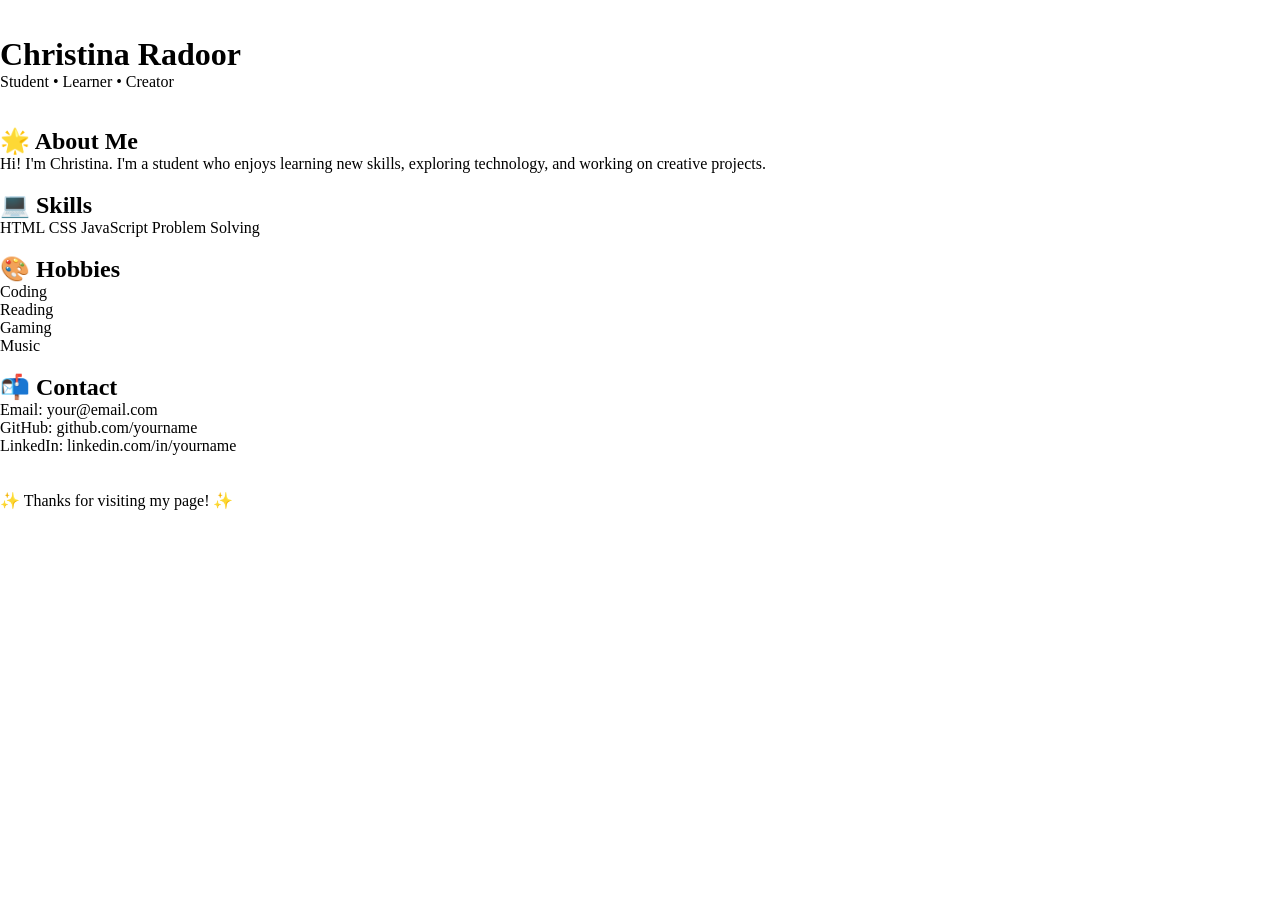
==== docs/index.html @ 491d60fb "Rename index.html to docs/index.html Tilføj docs mappe til index.html" ====
<!DOCTYPE html>

<html lang="en">

<head>

<meta charset="UTF-8">

<meta name="viewport" content="width=device-width, initial-scale=1.0">

<title>About Christina</title>

 

<style>

* {

margin: 0;

padding: 0;

box-sizing: border-box;

}

 

body {

font-family: Arial, sans-serif;

background: linear-gradient(135deg, #ff6b6b, #6c63ff, #00c9a7);

min-height: 100vh;

padding: 40px;

}

 

.container {

max-width: 1000px;

margin: auto;

}

 

header {

background: white;

padding: 30px;

border-radius: 20px;

text-align: center;

margin-bottom: 25px;

box-shadow: 0 5px 15px rgba(0,0,0,0.15);

}

 

header h1 {

color: #6c63ff;

font-size: 3rem;

}

 

header p {

color: #666;

}

 

.grid {

display: grid;

grid-template-columns: repeat(auto-fit, minmax(250px, 1fr));

gap: 20px;

}

 

.box {

padding: 25px;

border-radius: 20px;

color: white;

box-shadow: 0 8px 20px rgba(0,0,0,0.15);

transition: transform 0.3s ease;

}

 

.box:hover {

transform: translateY(-8px);

}

 

.about {

background: #ff6b6b;

}

 

.skills {

background: #6c63ff;

}

 

.hobbies {

background: #00c9a7;

}

 

.contact {

background: #ff9f43;

}

 

.box h2 {

margin-bottom: 15px;

}

 

.skill-tag {

display: inline-block;

background: rgba(255,255,255,0.25);

padding: 8px 12px;

border-radius: 20px;

margin: 5px;

}

 

footer {

margin-top: 25px;

text-align: center;

color: white;

}

</style>

</head>

<body>

 

<div class="container">

 

<header>

<h1>Christina Radoor</h1>

<p>Student • Learner • Creator</p>

</header>

 

<div class="grid">

 

<div class="box about">

<h2>🌟 About Me</h2>

<p>

Hi! I'm Christina. I'm a student who enjoys learning new

skills, exploring technology, and working on creative projects.

</p>

</div>

 

<div class="box skills">

<h2>💻 Skills</h2>

<span class="skill-tag">HTML</span>

<span class="skill-tag">CSS</span>

<span class="skill-tag">JavaScript</span>

<span class="skill-tag">Problem Solving</span>

</div>

 

<div class="box hobbies">

<h2>🎨 Hobbies</h2>

<ul>

<li>Coding</li>

<li>Reading</li>

<li>Gaming</li>

<li>Music</li>

</ul>

</div>

 

<div class="box contact">

<h2>📬 Contact</h2>

<p>Email: your@email.com</p>

<p>GitHub: github.com/yourname</p>

<p>LinkedIn: linkedin.com/in/yourname</p>

</div>

 

</div>

 

<footer>

<p>✨ Thanks for visiting my page! ✨</p>

</footer>

 

</div>

 

</body>

</html>
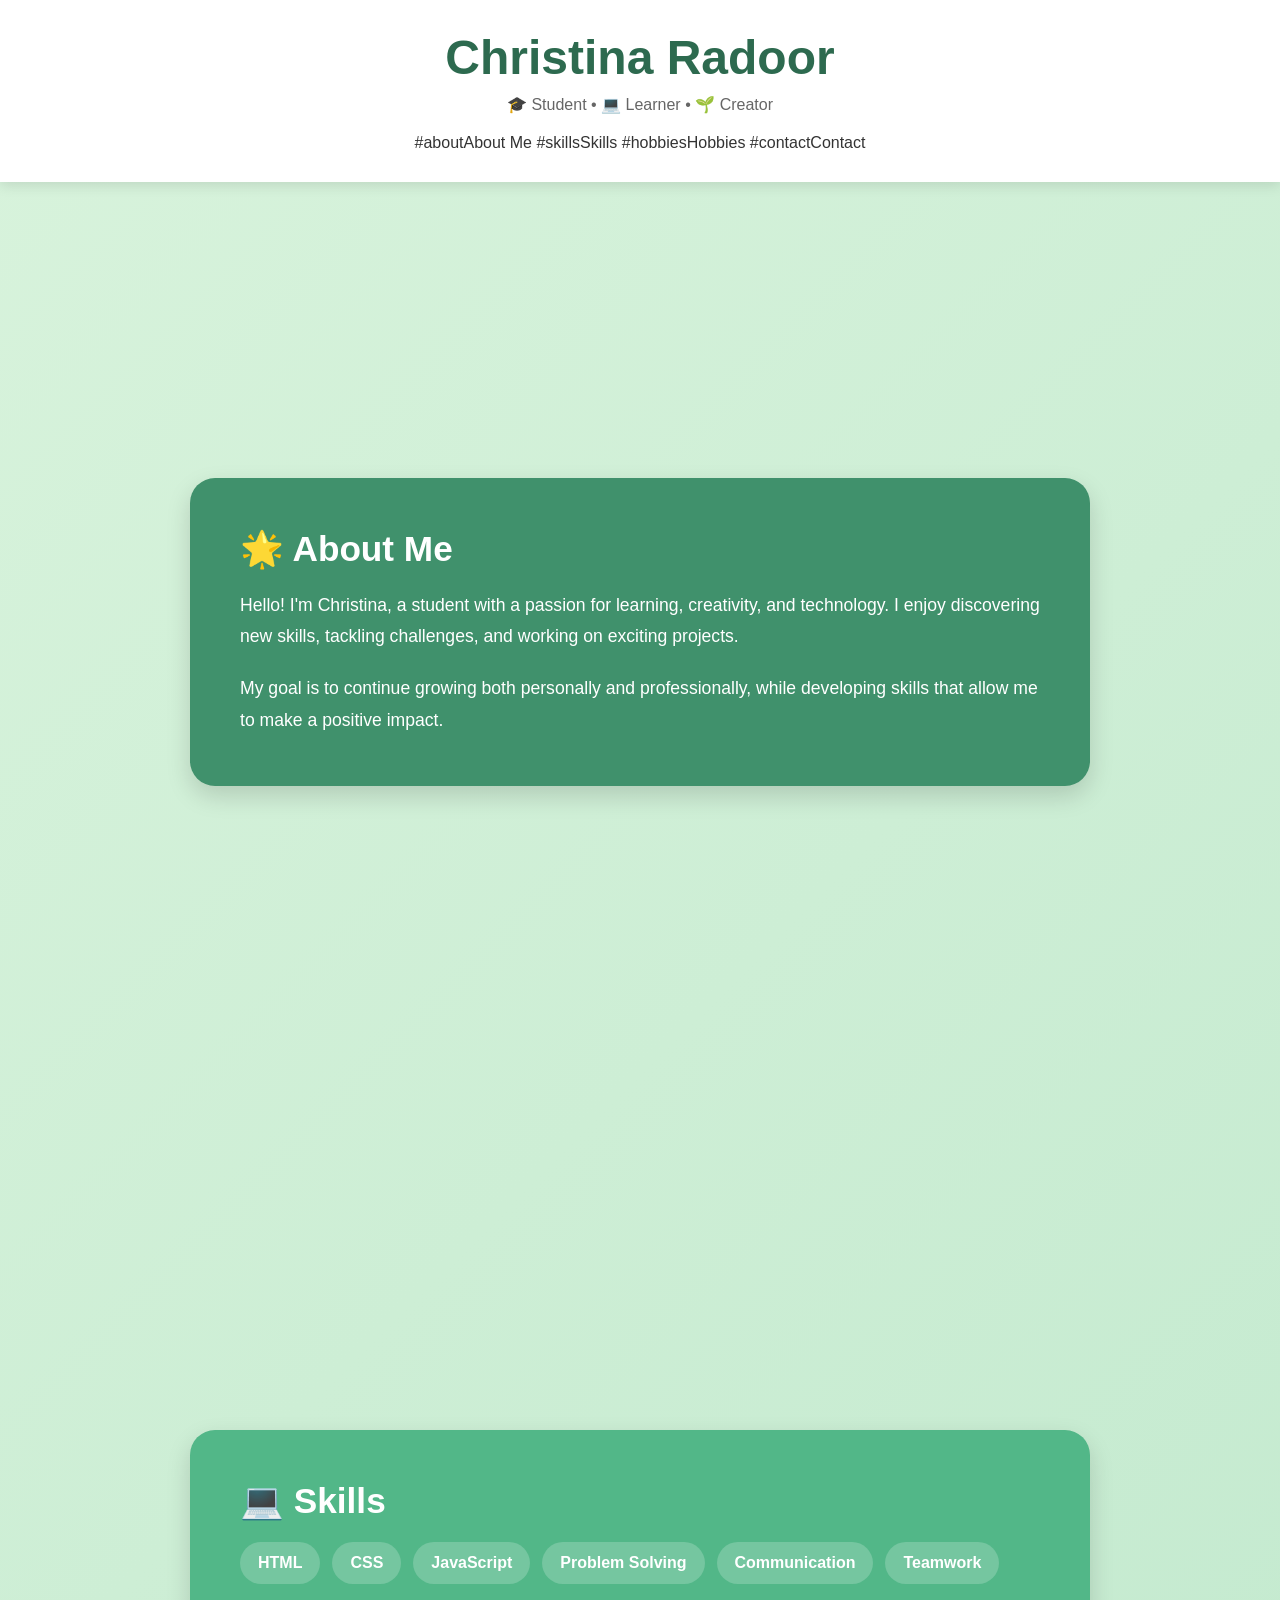
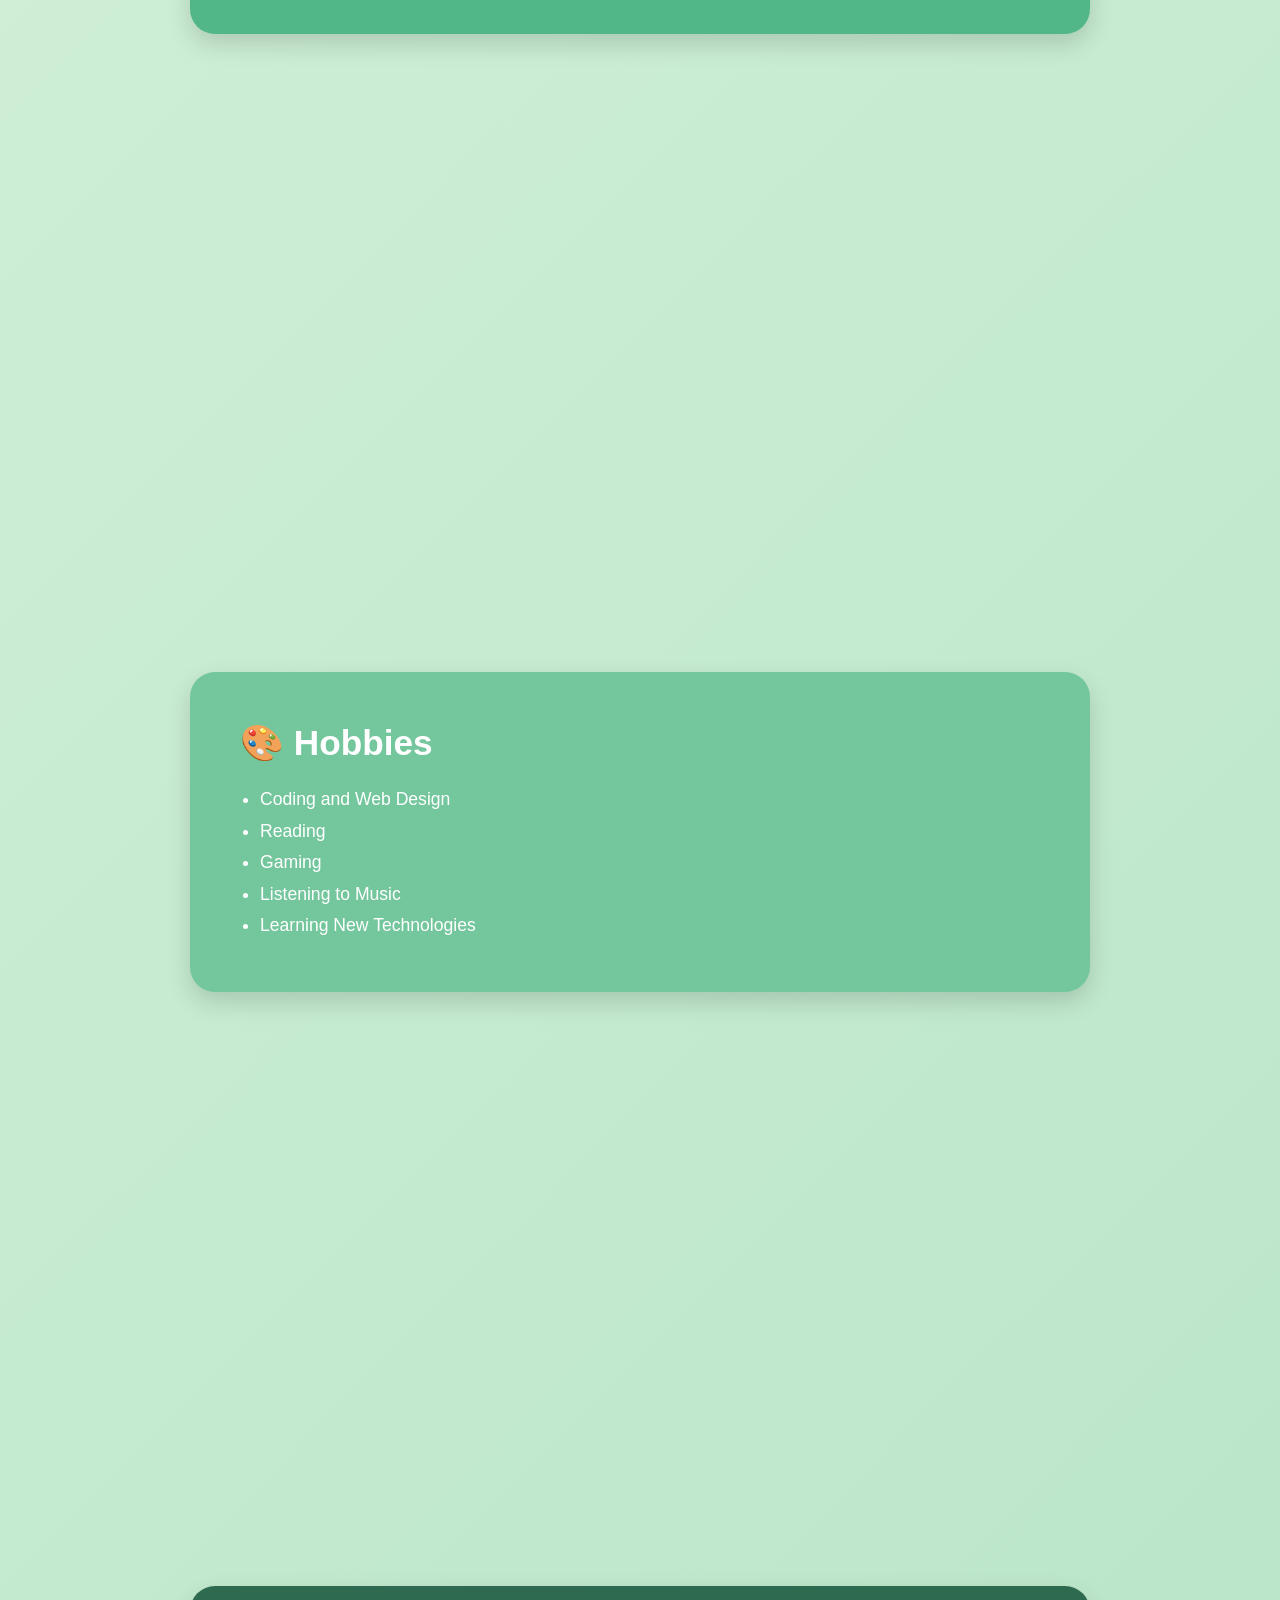
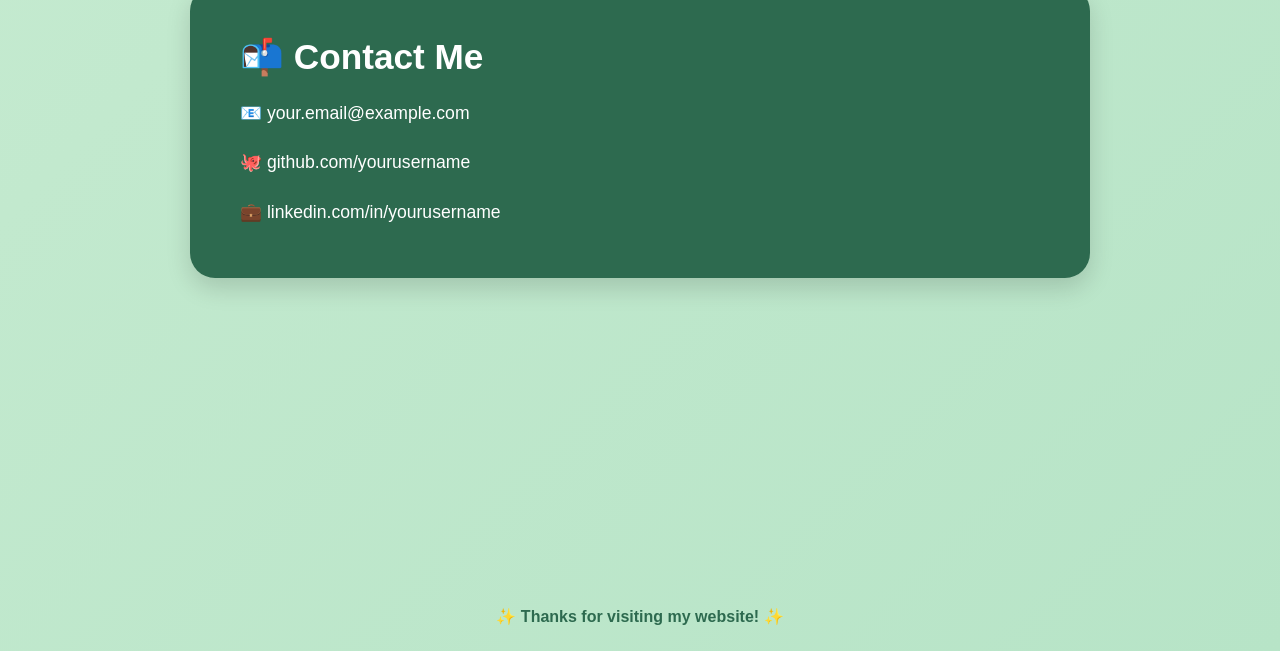
==== commit 1ad474bd: "Update index.html added the new code file, with green background color and boxes placed on top of ea" ====
--- a/docs/index.html
+++ b/docs/index.html
@@ -1,301 +1,259 @@
 <!DOCTYPE html>
-
 <html lang="en">
-
 <head>
-
 <meta charset="UTF-8">
-
 <meta name="viewport" content="width=device-width, initial-scale=1.0">
-
 <title>About Christina</title>
 
- 
-
 <style>
-
 * {
-
-margin: 0;
-
-padding: 0;
-
-box-sizing: border-box;
-
-}
-
- 
+    margin: 0;
+    padding: 0;
+    box-sizing: border-box;
+}
+
+html {
+    scroll-behavior: smooth;
+}
 
 body {
-
-font-family: Arial, sans-serif;
-
-background: linear-gradient(135deg, #ff6b6b, #6c63ff, #00c9a7);
-
-min-height: 100vh;
-
-padding: 40px;
-
-}
-
- 
-
-.container {
-
-max-width: 1000px;
-
-margin: auto;
-
-}
-
- 
-
+    font-family: Arial, sans-serif;
+    background: linear-gradient(135deg, #d8f3dc, #b7e4c7);
+    color: #333;
+}
+
+/* Header */
 header {
-
-background: white;
-
-padding: 30px;
-
-border-radius: 20px;
-
-text-align: center;
-
-margin-bottom: 25px;
-
-box-shadow: 0 5px 15px rgba(0,0,0,0.15);
-
-}
-
- 
+    background: white;
+    text-align: center;
+    padding: 30px 20px;
+    box-shadow: 0 4px 12px rgba(0,0,0,0.1);
+    position: sticky;
+    top: 0;
+    z-index: 100;
+}
 
 header h1 {
-
-color: #6c63ff;
-
-font-size: 3rem;
-
-}
-
- 
+    color: #2d6a4f;
+    font-size: 3rem;
+    margin-bottom: 10px;
+}
 
 header p {
-
-color: #666;
-
-}
-
- 
-
-.grid {
-
-display: grid;
-
-grid-template-columns: repeat(auto-fit, minmax(250px, 1fr));
-
-gap: 20px;
-
-}
-
- 
-
-.box {
-
-padding: 25px;
-
-border-radius: 20px;
-
-color: white;
-
-box-shadow: 0 8px 20px rgba(0,0,0,0.15);
-
-transition: transform 0.3s ease;
-
-}
-
- 
-
-.box:hover {
-
-transform: translateY(-8px);
-
-}
-
- 
-
+    color: #666;
+    margin-bottom: 20px;
+}
+
+/* Navigation Bar */
+.navbar {
+    display: flex;
+    justify-content: center;
+    gap: 15px;
+    flex-wrap: wrap;
+}
+
+.navbar a {
+    text-decoration: none;
+    color: white;
+    background-color: #40916c;
+    padding: 10px 20px;
+    border-radius: 30px;
+    font-weight: bold;
+    transition: all 0.3s ease;
+}
+
+.navbar a:hover {
+    background-color: #2d6a4f;
+    transform: translateY(-3px);
+}
+
+/* Full-screen sections */
+.section {
+    min-height: 100vh;
+    display: flex;
+    justify-content: center;
+    align-items: center;
+    padding: 50px 20px;
+}
+
+/* Cards */
+.card {
+    width: 90%;
+    max-width: 900px;
+    padding: 50px;
+    border-radius: 25px;
+    color: white;
+    box-shadow: 0 10px 25px rgba(0,0,0,0.15);
+    transition: transform 0.3s ease;
+}
+
+.card:hover {
+    transform: translateY(-10px);
+}
+
+.card h2 {
+    font-size: 2.2rem;
+    margin-bottom: 20px;
+}
+
+.card p,
+.card li {
+    font-size: 1.1rem;
+    line-height: 1.8;
+}
+
+/* Card Colors */
 .about {
-
-background: #ff6b6b;
-
-}
-
- 
+    background: #40916c;
+}
 
 .skills {
-
-background: #6c63ff;
-
-}
-
- 
+    background: #52b788;
+}
 
 .hobbies {
-
-background: #00c9a7;
-
-}
-
- 
+    background: #74c69d;
+}
 
 .contact {
-
-background: #ff9f43;
-
-}
-
- 
-
-.box h2 {
-
-margin-bottom: 15px;
-
-}
-
- 
+    background: #2d6a4f;
+}
+
+/* Skill tags */
+.skills-container {
+    display: flex;
+    flex-wrap: wrap;
+    gap: 12px;
+    margin-top: 20px;
+}
 
 .skill-tag {
-
-display: inline-block;
-
-background: rgba(255,255,255,0.25);
-
-padding: 8px 12px;
-
-border-radius: 20px;
-
-margin: 5px;
-
-}
-
- 
-
+    background: rgba(255,255,255,0.2);
+    padding: 12px 18px;
+    border-radius: 25px;
+    font-weight: bold;
+}
+
+/* Lists */
+ul {
+    padding-left: 20px;
+}
+
+/* Contact Links */
+.contact a {
+    color: white;
+    text-decoration: none;
+}
+
+.contact a:hover {
+    text-decoration: underline;
+}
+
+/* Animation */
+.card {
+    animation: fadeUp 0.8s ease;
+}
+
+@keyframes fadeUp {
+    from {
+        opacity: 0;
+        transform: translateY(40px);
+    }
+    to {
+        opacity: 1;
+        transform: translateY(0);
+    }
+}
+
+/* Footer */
 footer {
-
-margin-top: 25px;
-
-text-align: center;
-
-color: white;
-
-}
-
+    text-align: center;
+    padding: 25px;
+    color: #2d6a4f;
+    font-weight: bold;
+}
 </style>
-
 </head>
-
 <body>
 
- 
-
-<div class="container">
-
- 
-
 <header>
-
-<h1>Christina Radoor</h1>
-
-<p>Student • Learner • Creator</p>
-
+    <h1>Christina Radoor</h1>
+    <p>🎓 Student • 💻 Learner • 🌱 Creator</p>
+
+    <nav class="navbar">
+        #aboutAbout Me</a>
+        #skillsSkills</a>
+        #hobbiesHobbies</a>
+        #contactContact</a>
+    </nav>
 </header>
 
- 
-
-<div class="grid">
-
- 
-
-<div class="box about">
-
-<h2>🌟 About Me</h2>
-
-<p>
-
-Hi! I'm Christina. I'm a student who enjoys learning new
-
-skills, exploring technology, and working on creative projects.
-
-</p>
-
-</div>
-
- 
-
-<div class="box skills">
-
-<h2>💻 Skills</h2>
-
-<span class="skill-tag">HTML</span>
-
-<span class="skill-tag">CSS</span>
-
-<span class="skill-tag">JavaScript</span>
-
-<span class="skill-tag">Problem Solving</span>
-
-</div>
-
- 
-
-<div class="box hobbies">
-
-<h2>🎨 Hobbies</h2>
-
-<ul>
-
-<li>Coding</li>
-
-<li>Reading</li>
-
-<li>Gaming</li>
-
-<li>Music</li>
-
-</ul>
-
-</div>
-
- 
-
-<div class="box contact">
-
-<h2>📬 Contact</h2>
-
-<p>Email: your@email.com</p>
-
-<p>GitHub: github.com/yourname</p>
-
-<p>LinkedIn: linkedin.com/in/yourname</p>
-
-</div>
-
- 
-
-</div>
-
- 
+<!-- ABOUT -->
+<section id="about" class="section">
+    <div class="card about">
+        <h2>🌟 About Me</h2>
+        <p>
+            Hello! I'm Christina, a student with a passion for learning,
+            creativity, and technology. I enjoy discovering new skills,
+            tackling challenges, and working on exciting projects.
+        </p>
+
+        <p style="margin-top:20px;">
+            My goal is to continue growing both personally and professionally,
+            while developing skills that allow me to make a positive impact.
+        </p>
+    </div>
+</section>
+
+<!-- SKILLS -->
+<section id="skills" class="section">
+    <div class="card skills">
+        <h2>💻 Skills</h2>
+
+        <div class="skills-container">
+            <span class="skill-tag">HTML</span>
+            <span class="skill-tag">CSS</span>
+            <span class="skill-tag">JavaScript</span>
+            <span class="skill-tag">Problem Solving</span>
+            <span class="skill-tag">Communication</span>
+            <span class="skill-tag">Teamwork</span>
+        </div>
+    </div>
+</section>
+
+<!-- HOBBIES -->
+<section id="hobbies" class="section">
+    <div class="card hobbies">
+        <h2>🎨 Hobbies</h2>
+
+        <ul>
+            <li>Coding and Web Design</li>
+            <li>Reading</li>
+            <li>Gaming</li>
+            <li>Listening to Music</li>
+            <li>Learning New Technologies</li>
+        </ul>
+    </div>
+</section>
+
+<!-- CONTACT -->
+<section id="contact" class="section">
+    <div class="card contact">
+        <h2>📬 Contact Me</h2>
+
+        <p>📧 your.email@example.com</p>
+        <br>
+
+        <p>🐙 github.com/yourusername</p>
+        <br>
+
+        <p>💼 linkedin.com/in/yourusername</p>
+    </div>
+</section>
 
 <footer>
-
-<p>✨ Thanks for visiting my page! ✨</p>
-
+    ✨ Thanks for visiting my website! ✨
 </footer>
 
- 
-
-</div>
-
- 
-
 </body>
-
 </html>
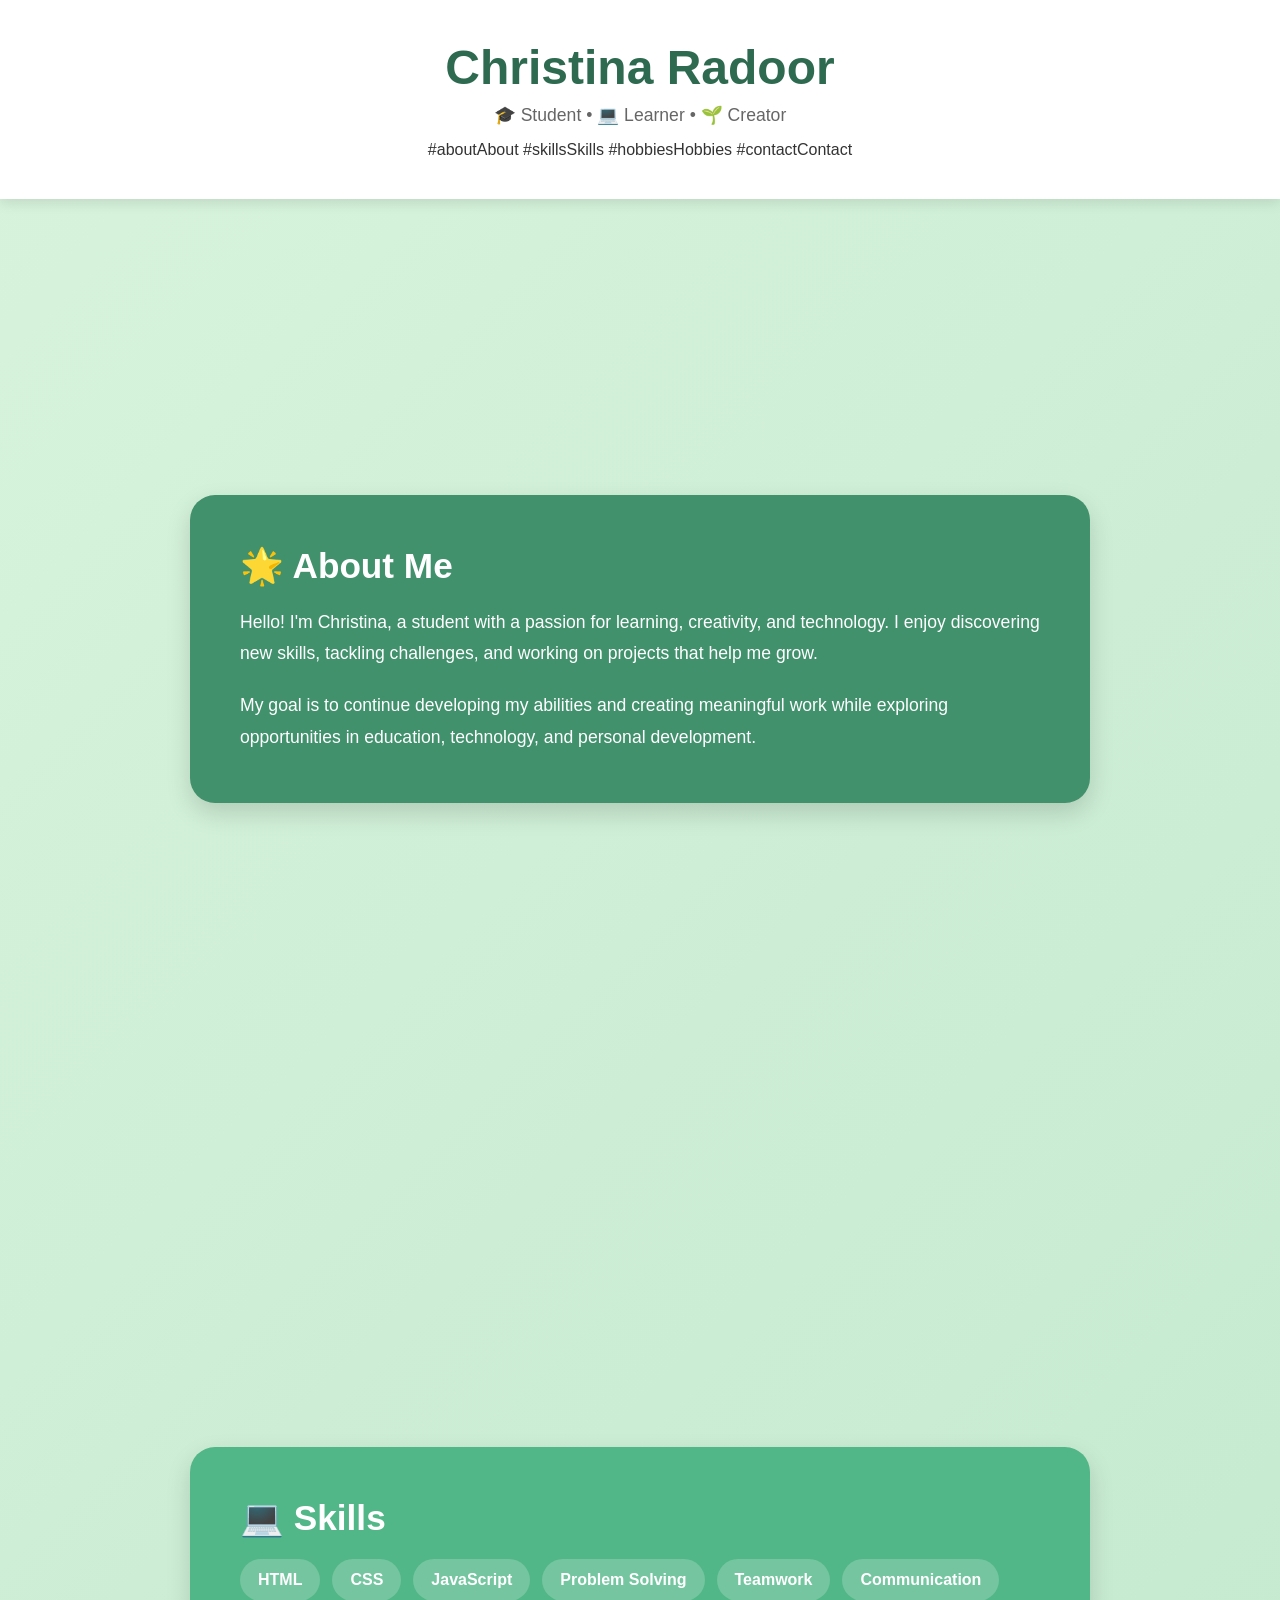
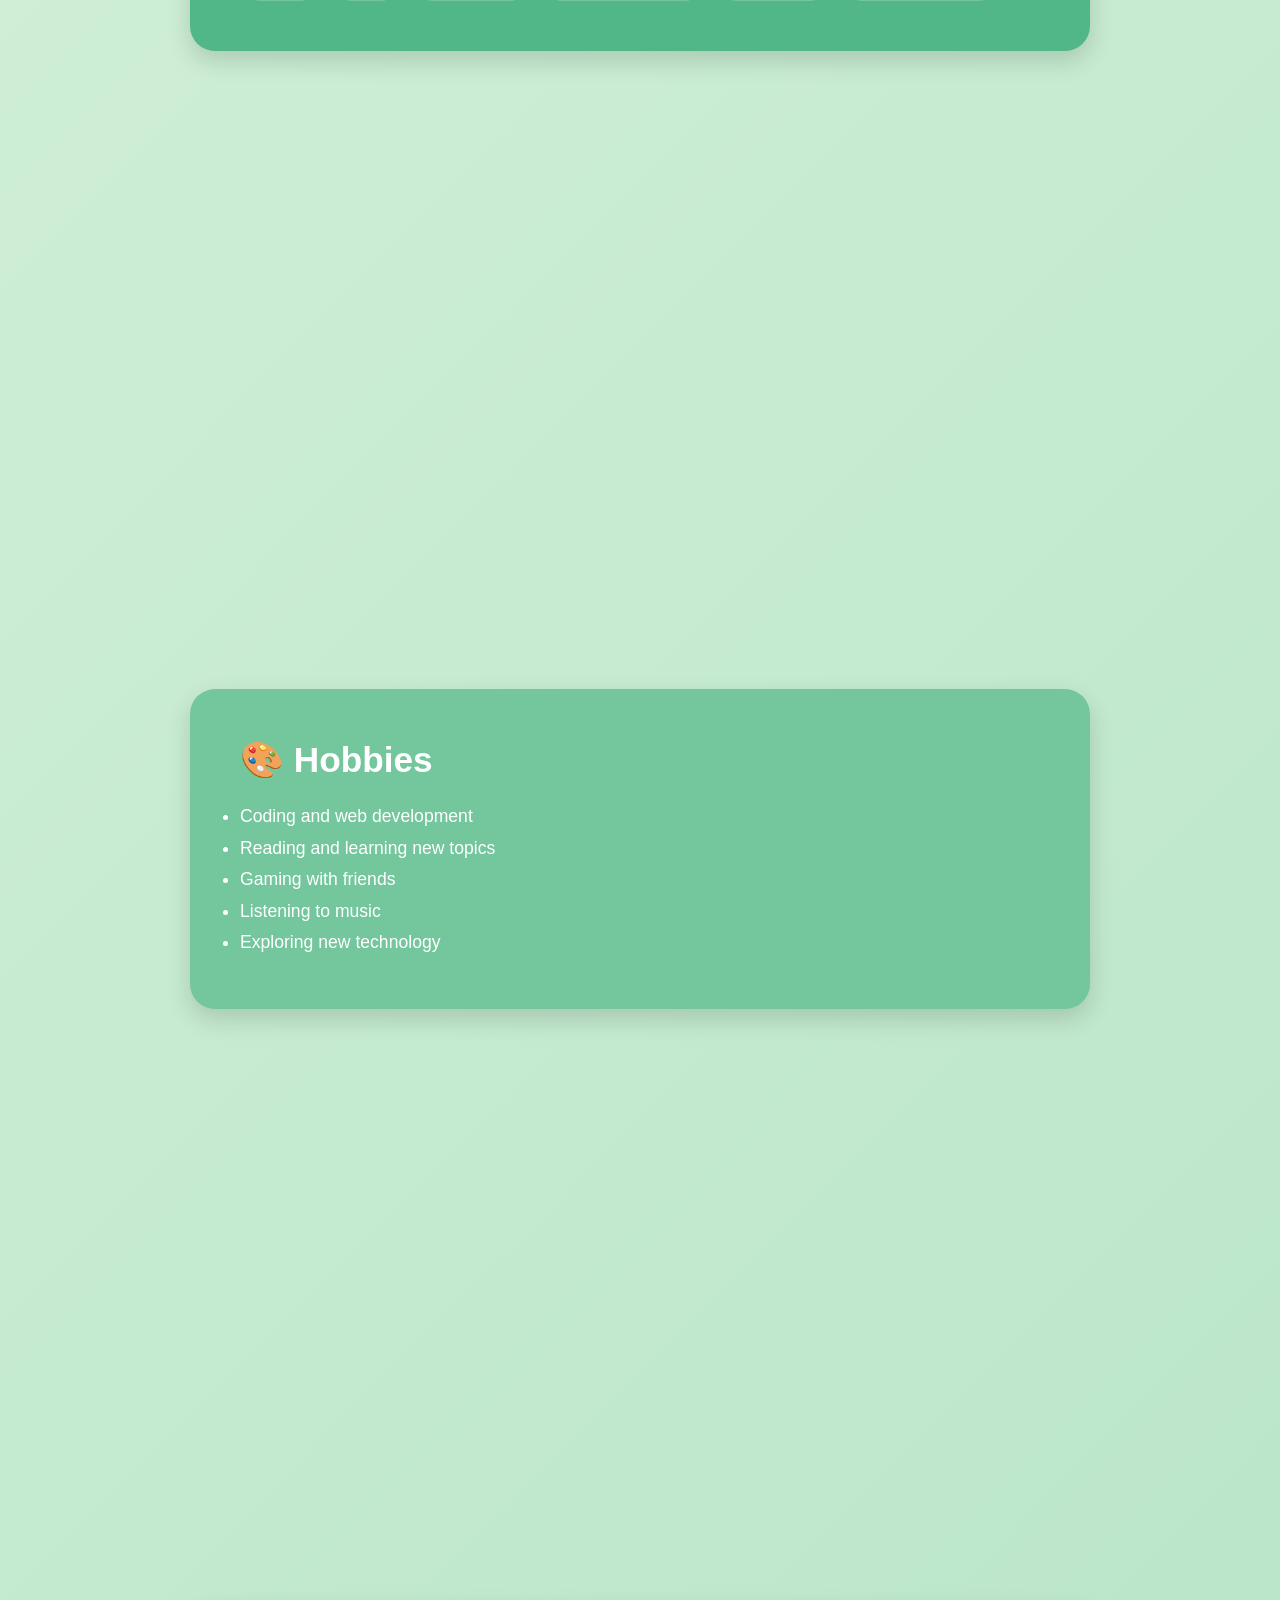
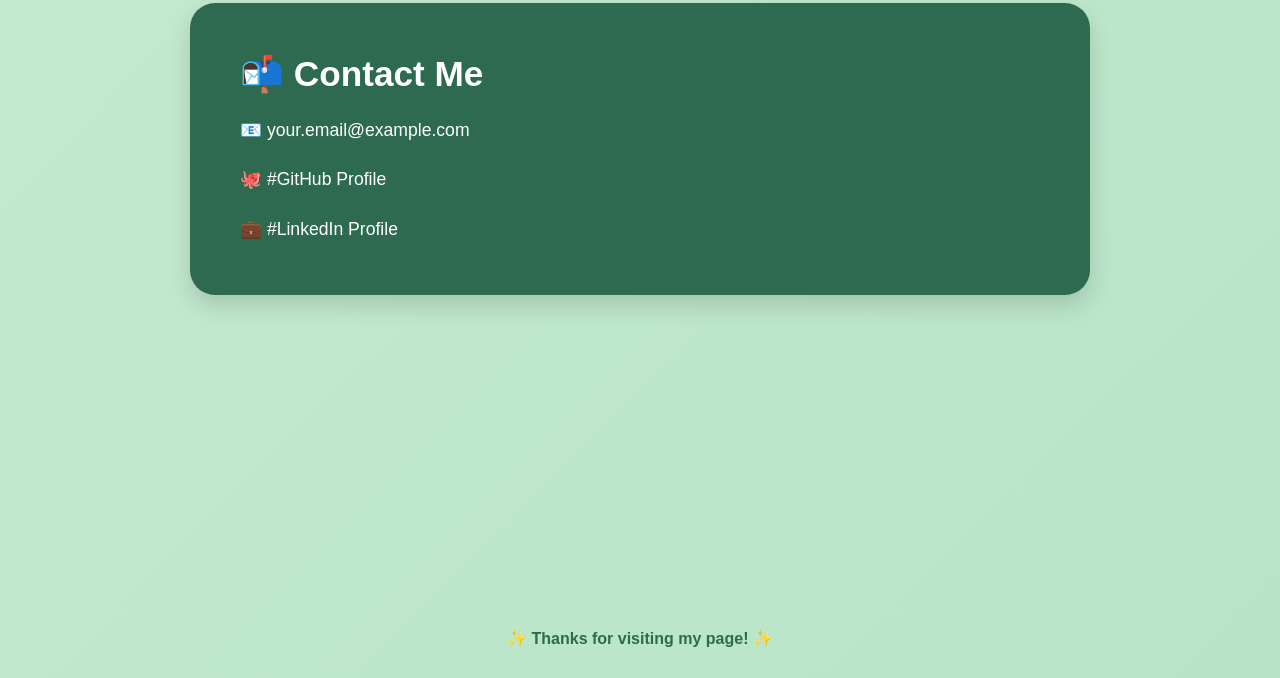
==== commit 8de52fda: "Update index.html wrong code before, this should be right" ====
--- a/docs/index.html
+++ b/docs/index.html
@@ -26,7 +26,7 @@
 header {
     background: white;
     text-align: center;
-    padding: 30px 20px;
+    padding: 40px 20px;
     box-shadow: 0 4px 12px rgba(0,0,0,0.1);
     position: sticky;
     top: 0;
@@ -41,39 +41,21 @@
 
 header p {
     color: #666;
-    margin-bottom: 20px;
-}
-
-/* Navigation Bar */
-.navbar {
-    display: flex;
-    justify-content: center;
-    gap: 15px;
-    flex-wrap: wrap;
-}
-
-.navbar a {
-    text-decoration: none;
-    color: white;
-    background-color: #40916c;
-    padding: 10px 20px;
-    border-radius: 30px;
-    font-weight: bold;
-    transition: all 0.3s ease;
-}
-
-.navbar a:hover {
-    background-color: #2d6a4f;
-    transform: translateY(-3px);
-}
-
-/* Full-screen sections */
+    font-size: 1.1rem;
+}
+
+/* Main container */
+.container {
+    width: 100%;
+}
+
+/* Sections stack vertically */
 .section {
     min-height: 100vh;
     display: flex;
     justify-content: center;
     align-items: center;
-    padding: 50px 20px;
+    padding: 60px 20px;
 }
 
 /* Cards */
@@ -102,7 +84,7 @@
     line-height: 1.8;
 }
 
-/* Card Colors */
+/* Individual card colors */
 .about {
     background: #40916c;
 }
@@ -119,7 +101,7 @@
     background: #2d6a4f;
 }
 
-/* Skill tags */
+/* Skills tags */
 .skills-container {
     display: flex;
     flex-wrap: wrap;
@@ -130,16 +112,11 @@
 .skill-tag {
     background: rgba(255,255,255,0.2);
     padding: 12px 18px;
-    border-radius: 25px;
+    border-radius: 30px;
     font-weight: bold;
 }
 
-/* Lists */
-ul {
-    padding-left: 20px;
-}
-
-/* Contact Links */
+/* Contact links */
 .contact a {
     color: white;
     text-decoration: none;
@@ -149,9 +126,9 @@
     text-decoration: underline;
 }
 
-/* Animation */
+/* Simple fade-in animation */
 .card {
-    animation: fadeUp 0.8s ease;
+    animation: fadeUp 1s ease;
 }
 
 @keyframes fadeUp {
@@ -165,10 +142,25 @@
     }
 }
 
-/* Footer */
+/* Navigation */
+nav {
+    margin-top: 15px;
+}
+
+nav a {
+    text-decoration: none;
+    color: #2d6a4f;
+    margin: 0 10px;
+    font-weight: bold;
+}
+
+nav a:hover {
+    color: #1b4332;
+}
+
 footer {
     text-align: center;
-    padding: 25px;
+    padding: 30px;
     color: #2d6a4f;
     font-weight: bold;
 }
@@ -180,80 +172,85 @@
     <h1>Christina Radoor</h1>
     <p>🎓 Student • 💻 Learner • 🌱 Creator</p>
 
-    <nav class="navbar">
-        #aboutAbout Me</a>
+    <nav>
+        #aboutAbout</a>
         #skillsSkills</a>
         #hobbiesHobbies</a>
         #contactContact</a>
     </nav>
 </header>
 
-<!-- ABOUT -->
-<section id="about" class="section">
-    <div class="card about">
-        <h2>🌟 About Me</h2>
-        <p>
-            Hello! I'm Christina, a student with a passion for learning,
-            creativity, and technology. I enjoy discovering new skills,
-            tackling challenges, and working on exciting projects.
-        </p>
-
-        <p style="margin-top:20px;">
-            My goal is to continue growing both personally and professionally,
-            while developing skills that allow me to make a positive impact.
-        </p>
-    </div>
-</section>
-
-<!-- SKILLS -->
-<section id="skills" class="section">
-    <div class="card skills">
-        <h2>💻 Skills</h2>
-
-        <div class="skills-container">
-            <span class="skill-tag">HTML</span>
-            <span class="skill-tag">CSS</span>
-            <span class="skill-tag">JavaScript</span>
-            <span class="skill-tag">Problem Solving</span>
-            <span class="skill-tag">Communication</span>
-            <span class="skill-tag">Teamwork</span>
-        </div>
-    </div>
-</section>
-
-<!-- HOBBIES -->
-<section id="hobbies" class="section">
-    <div class="card hobbies">
-        <h2>🎨 Hobbies</h2>
-
-        <ul>
-            <li>Coding and Web Design</li>
-            <li>Reading</li>
-            <li>Gaming</li>
-            <li>Listening to Music</li>
-            <li>Learning New Technologies</li>
-        </ul>
-    </div>
-</section>
-
-<!-- CONTACT -->
-<section id="contact" class="section">
-    <div class="card contact">
-        <h2>📬 Contact Me</h2>
-
-        <p>📧 your.email@example.com</p>
-        <br>
-
-        <p>🐙 github.com/yourusername</p>
-        <br>
-
-        <p>💼 linkedin.com/in/yourusername</p>
-    </div>
-</section>
+<div class="container">
+
+    <!-- ABOUT -->
+    <section id="about" class="section">
+        <div class="card about">
+            <h2>🌟 About Me</h2>
+            <p>
+                Hello! I'm Christina, a student with a passion for learning,
+                creativity, and technology. I enjoy discovering new skills,
+                tackling challenges, and working on projects that help me grow.
+            </p>
+
+            <p style="margin-top:20px;">
+                My goal is to continue developing my abilities and creating
+                meaningful work while exploring opportunities in education,
+                technology, and personal development.
+            </p>
+        </div>
+    </section>
+
+    <!-- SKILLS -->
+    <section id="skills" class="section">
+        <div class="card skills">
+            <h2>💻 Skills</h2>
+
+            <div class="skills-container">
+                <span class="skill-tag">HTML</span>
+                <span class="skill-tag">CSS</span>
+                <span class="skill-tag">JavaScript</span>
+                <span class="skill-tag">Problem Solving</span>
+                <span class="skill-tag">Teamwork</span>
+                <span class="skill-tag">Communication</span>
+            </div>
+        </div>
+    </section>
+
+    <!-- HOBBIES -->
+    <section id="hobbies" class="section">
+        <div class="card hobbies">
+            <h2>🎨 Hobbies</h2>
+
+            <ul>
+                <li>Coding and web development</li>
+                <li>Reading and learning new topics</li>
+                <li>Gaming with friends</li>
+                <li>Listening to music</li>
+                <li>Exploring new technology</li>
+            </ul>
+        </div>
+    </section>
+
+    <!-- CONTACT -->
+    <section id="contact" class="section">
+        <div class="card contact">
+            <h2>📬 Contact Me</h2>
+
+            <p>📧 your.email@example.com</p>
+            <br>
+
+            <p>🐙 #GitHub Profile</a></p>
+            <br>
+
+            <p>💼 #LinkedIn Profile</a></p>
+        </div>
+    </section>
+
+</div>
 
 <footer>
-    ✨ Thanks for visiting my website! ✨
+    ✨ Thanks for visiting my page! ✨
 </footer>
 
 </body>
-</html>
+</html>
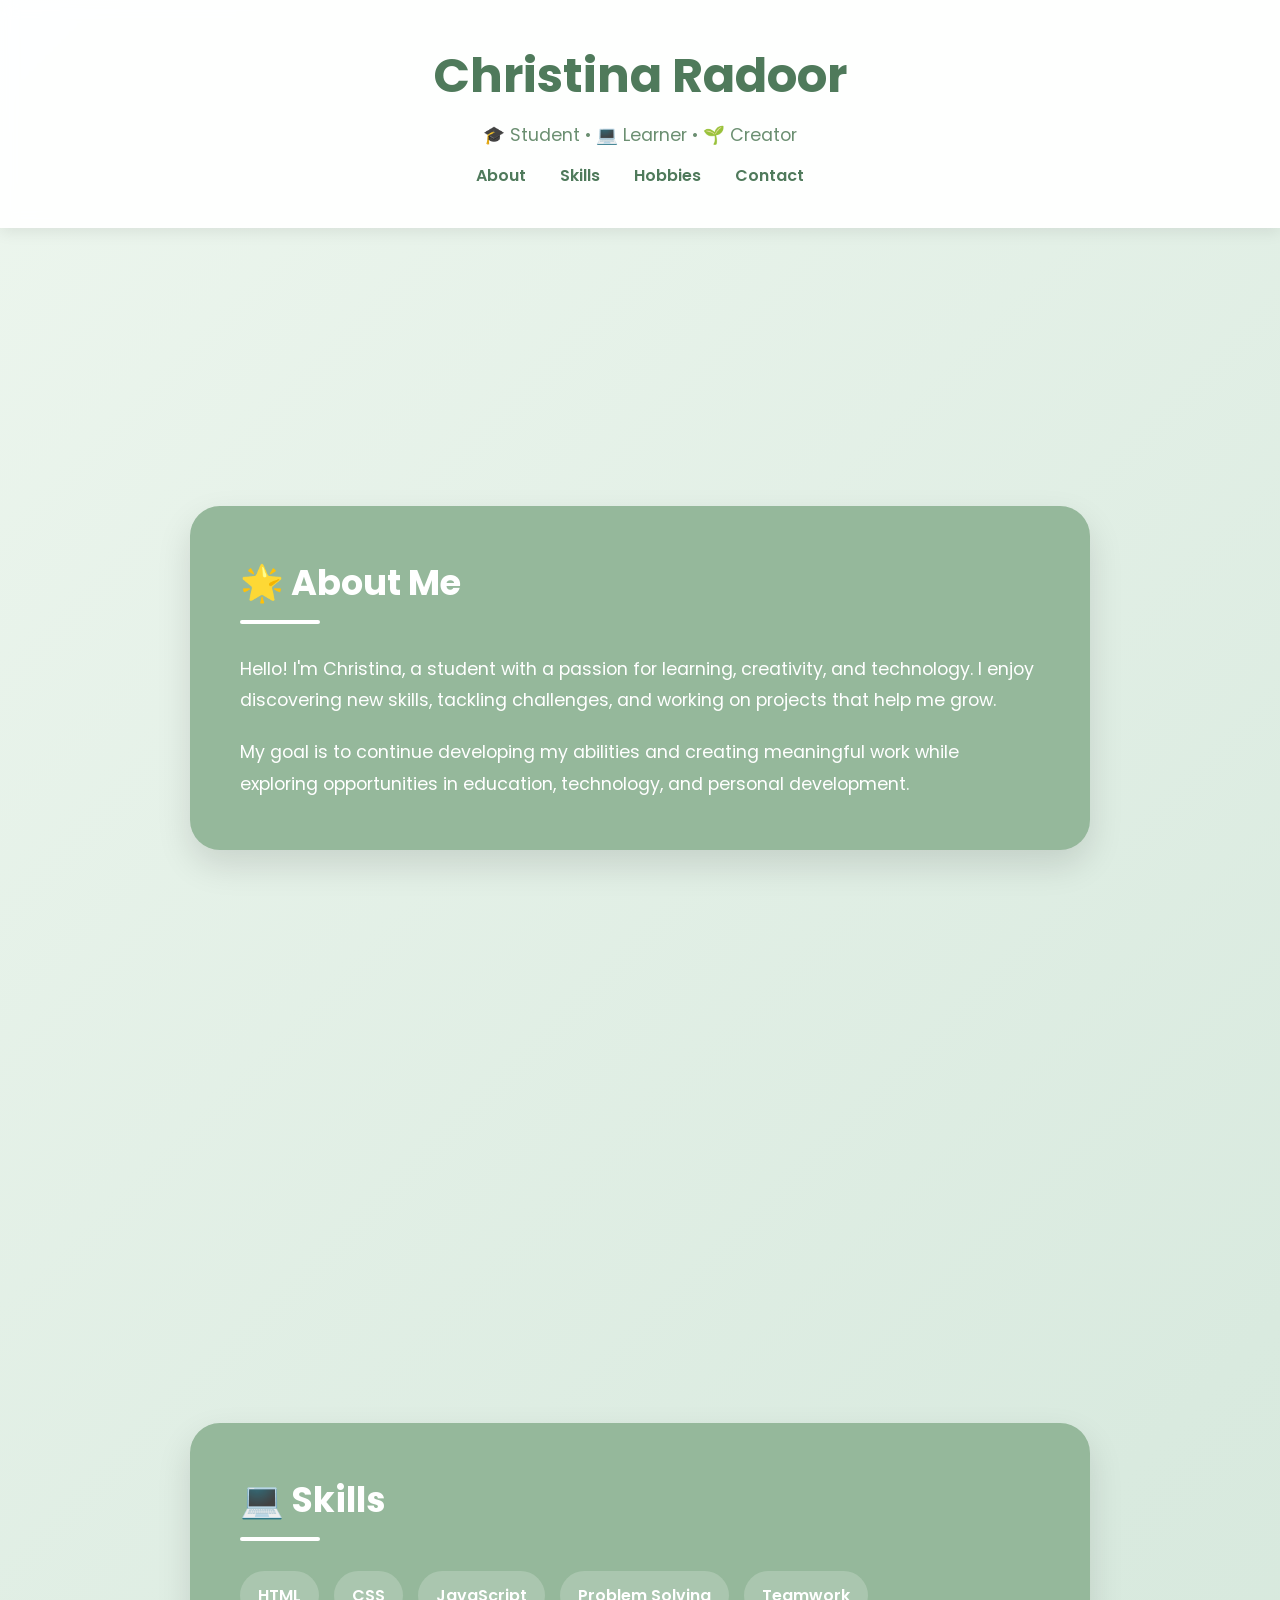
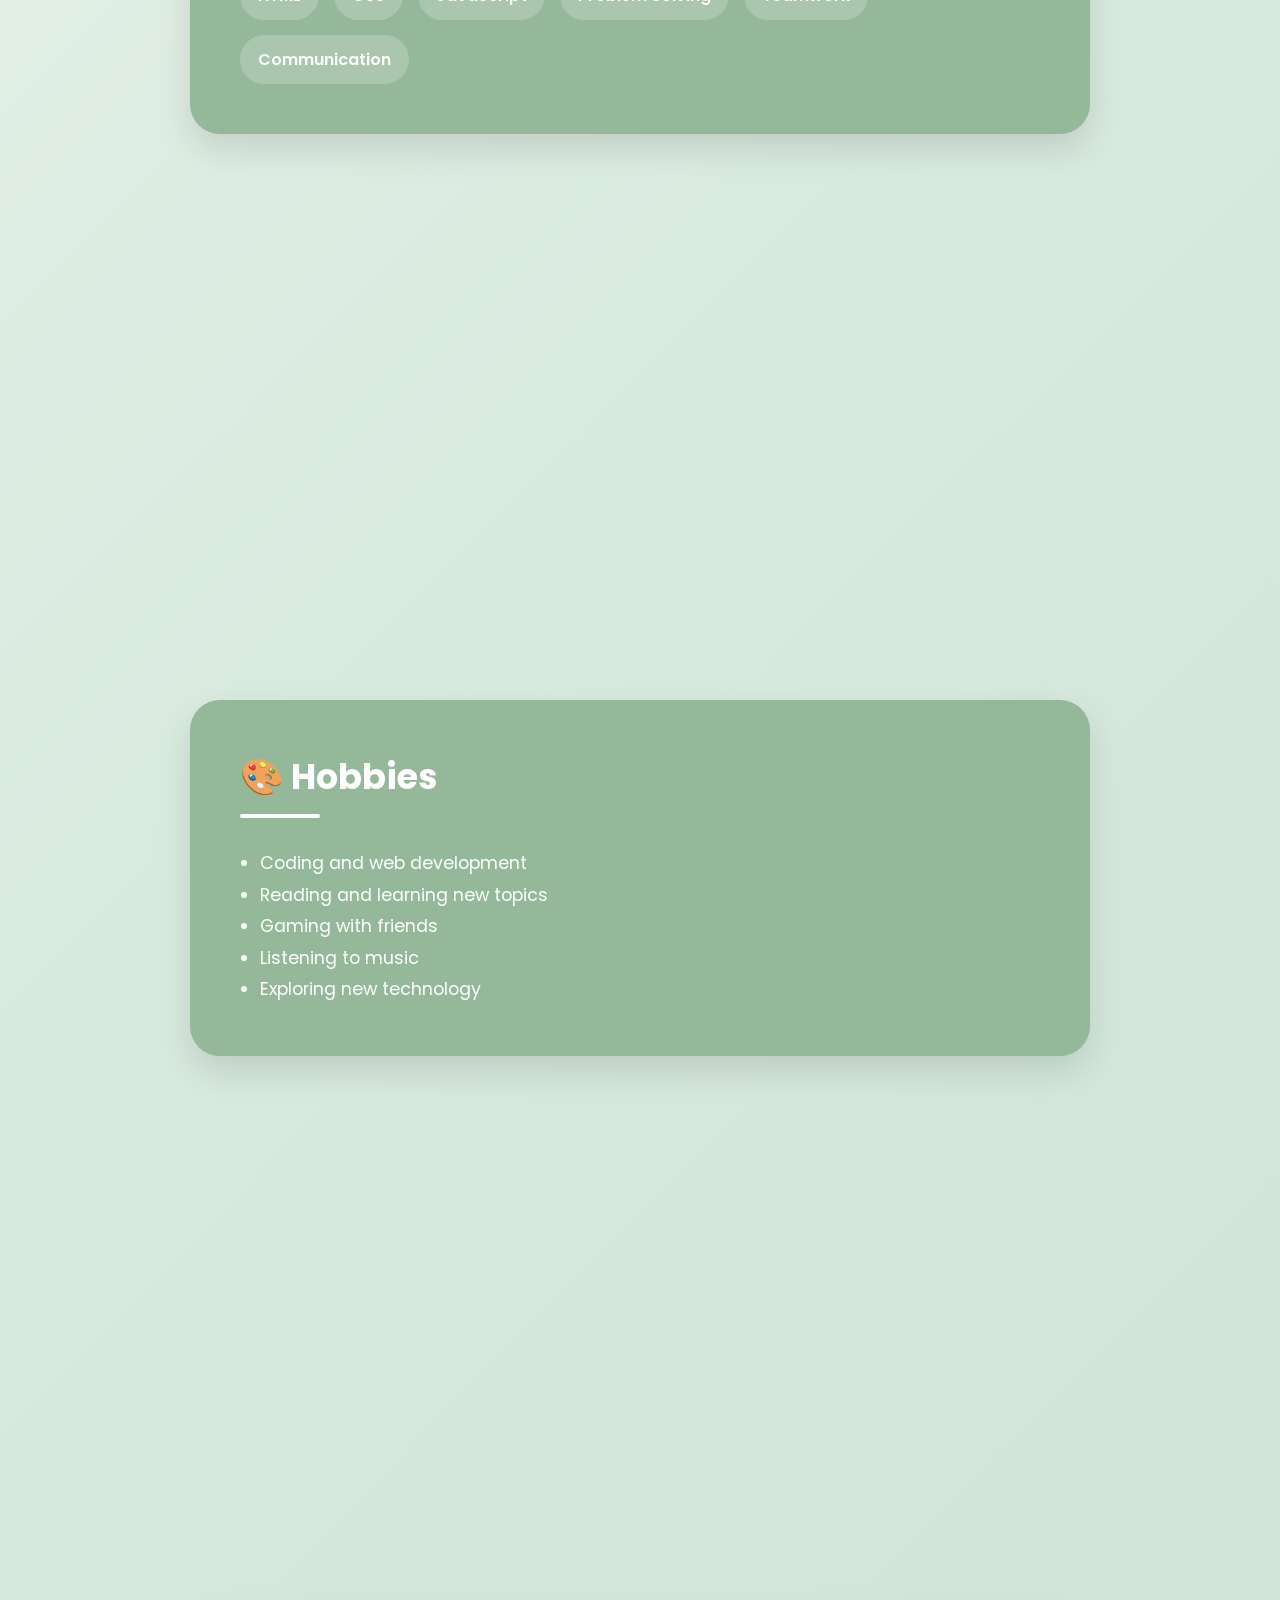
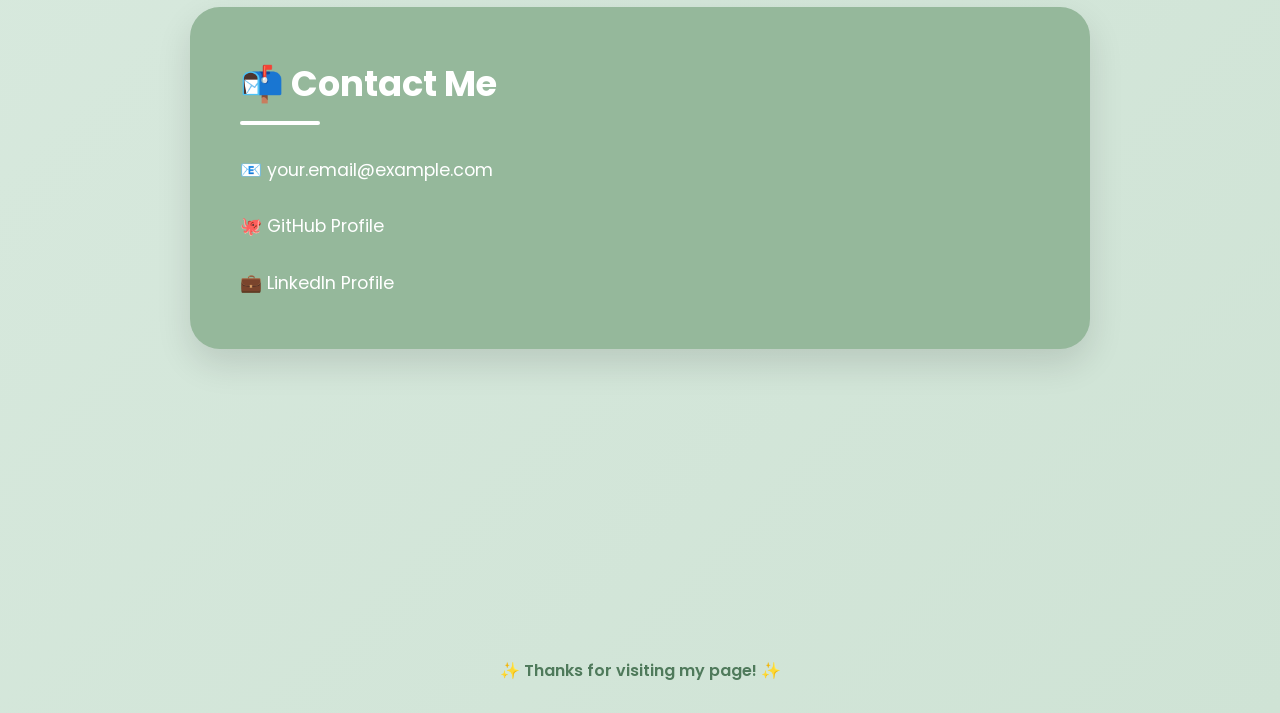
==== commit 9ff53431: "code separate in css and html and color change changed the colors to a softer green and separated th" ====
--- a/docs/index.html
+++ b/docs/index.html
@@ -1,256 +1,114 @@
 <!DOCTYPE html>
 <html lang="en">
 <head>
-<meta charset="UTF-8">
-<meta name="viewport" content="width=device-width, initial-scale=1.0">
-<title>About Christina</title>
+    <meta charset="UTF-8">
+    <meta name="viewport" content="width=device-width, initial-scale=1.0">
+    <title>About Christina</title>
 
-<style>
-* {
-    margin: 0;
-    padding: 0;
-    box-sizing: border-box;
-}
+    <link rel="preconnect" href="https://fonts.googleapis.com">
+    <link rel="preconnect" href="https://fonts.gstatic.com" crossorigin>
+    <link href="https://fonts.googleapis.com/css2?family=Poppins:wght@300;400;600;700&display=swap" rel="stylesheet">
 
-html {
-    scroll-behavior: smooth;
-}
-
-body {
-    font-family: Arial, sans-serif;
-    background: linear-gradient(135deg, #d8f3dc, #b7e4c7);
-    color: #333;
-}
-
-/* Header */
-header {
-    background: white;
-    text-align: center;
-    padding: 40px 20px;
-    box-shadow: 0 4px 12px rgba(0,0,0,0.1);
-    position: sticky;
-    top: 0;
-    z-index: 100;
-}
-
-header h1 {
-    color: #2d6a4f;
-    font-size: 3rem;
-    margin-bottom: 10px;
-}
-
-header p {
-    color: #666;
-    font-size: 1.1rem;
-}
-
-/* Main container */
-.container {
-    width: 100%;
-}
-
-/* Sections stack vertically */
-.section {
-    min-height: 100vh;
-    display: flex;
-    justify-content: center;
-    align-items: center;
-    padding: 60px 20px;
-}
-
-/* Cards */
-.card {
-    width: 90%;
-    max-width: 900px;
-    padding: 50px;
-    border-radius: 25px;
-    color: white;
-    box-shadow: 0 10px 25px rgba(0,0,0,0.15);
-    transition: transform 0.3s ease;
-}
-
-.card:hover {
-    transform: translateY(-10px);
-}
-
-.card h2 {
-    font-size: 2.2rem;
-    margin-bottom: 20px;
-}
-
-.card p,
-.card li {
-    font-size: 1.1rem;
-    line-height: 1.8;
-}
-
-/* Individual card colors */
-.about {
-    background: #40916c;
-}
-
-.skills {
-    background: #52b788;
-}
-
-.hobbies {
-    background: #74c69d;
-}
-
-.contact {
-    background: #2d6a4f;
-}
-
-/* Skills tags */
-.skills-container {
-    display: flex;
-    flex-wrap: wrap;
-    gap: 12px;
-    margin-top: 20px;
-}
-
-.skill-tag {
-    background: rgba(255,255,255,0.2);
-    padding: 12px 18px;
-    border-radius: 30px;
-    font-weight: bold;
-}
-
-/* Contact links */
-.contact a {
-    color: white;
-    text-decoration: none;
-}
-
-.contact a:hover {
-    text-decoration: underline;
-}
-
-/* Simple fade-in animation */
-.card {
-    animation: fadeUp 1s ease;
-}
-
-@keyframes fadeUp {
-    from {
-        opacity: 0;
-        transform: translateY(40px);
-    }
-    to {
-        opacity: 1;
-        transform: translateY(0);
-    }
-}
-
-/* Navigation */
-nav {
-    margin-top: 15px;
-}
-
-nav a {
-    text-decoration: none;
-    color: #2d6a4f;
-    margin: 0 10px;
-    font-weight: bold;
-}
-
-nav a:hover {
-    color: #1b4332;
-}
-
-footer {
-    text-align: center;
-    padding: 30px;
-    color: #2d6a4f;
-    font-weight: bold;
-}
-</style>
+    <link rel="stylesheet" href="style.css">
 </head>
 <body>
 
-<header>
-    <h1>Christina Radoor</h1>
-    <p>🎓 Student • 💻 Learner • 🌱 Creator</p>
+    <header>
+        <h1>Christina Radoor</h1>
+        <p class="subtitle">🎓 Student • 💻 Learner • 🌱 Creator</p>
 
-    <nav>
-        #aboutAbout</a>
-        #skillsSkills</a>
-        #hobbiesHobbies</a>
-        #contactContact</a>
-    </nav>
-</header>
+        <nav>
+            <a href="#about">About</a>
+            <a href="#skills">Skills</a>
+            <a href="#hobbies">Hobbies</a>
+            <a href="#contact">Contact</a>
+        </nav>
+    </header>
 
-<div class="container">
+    <div class="container">
 
-    <!-- ABOUT -->
-    <section id="about" class="section">
-        <div class="card about">
-            <h2>🌟 About Me</h2>
-            <p>
-                Hello! I'm Christina, a student with a passion for learning,
-                creativity, and technology. I enjoy discovering new skills,
-                tackling challenges, and working on projects that help me grow.
-            </p>
+        <!-- ABOUT -->
+        <section id="about" class="section">
+            <div class="card">
+                <h2>🌟 About Me</h2>
 
-            <p style="margin-top:20px;">
-                My goal is to continue developing my abilities and creating
-                meaningful work while exploring opportunities in education,
-                technology, and personal development.
-            </p>
-        </div>
-    </section>
+                <p>
+                    Hello! I'm Christina, a student with a passion for learning,
+                    creativity, and technology. I enjoy discovering new skills,
+                    tackling challenges, and working on projects that help me grow.
+                </p>
 
-    <!-- SKILLS -->
-    <section id="skills" class="section">
-        <div class="card skills">
-            <h2>💻 Skills</h2>
+                <p class="spacing">
+                    My goal is to continue developing my abilities and creating
+                    meaningful work while exploring opportunities in education,
+                    technology, and personal development.
+                </p>
+            </div>
+        </section>
 
-            <div class="skills-container">
-                <span class="skill-tag">HTML</span>
-                <span class="skill-tag">CSS</span>
-                <span class="skill-tag">JavaScript</span>
-                <span class="skill-tag">Problem Solving</span>
-                <span class="skill-tag">Teamwork</span>
-                <span class="skill-tag">Communication</span>
+        <!-- SKILLS -->
+        <section id="skills" class="section">
+            <div class="card">
+                <h2>💻 Skills</h2>
+
+                <div class="skills-container">
+                    <span class="skill-tag">HTML</span>
+                    <span class="skill-tag">CSS</span>
+                    <span class="skill-tag">JavaScript</span>
+                    <span class="skill-tag">Problem Solving</span>
+                    <span class="skill-tag">Teamwork</span>
+                    <span class="skill-tag">Communication</span>
+                </div>
             </div>
-        </div>
-    </section>
+        </section>
 
-    <!-- HOBBIES -->
-    <section id="hobbies" class="section">
-        <div class="card hobbies">
-            <h2>🎨 Hobbies</h2>
+        <!-- HOBBIES -->
+        <section id="hobbies" class="section">
+            <div class="card">
+                <h2>🎨 Hobbies</h2>
 
-            <ul>
-                <li>Coding and web development</li>
-                <li>Reading and learning new topics</li>
-                <li>Gaming with friends</li>
-                <li>Listening to music</li>
-                <li>Exploring new technology</li>
-            </ul>
-        </div>
-    </section>
+                <ul>
+                    <li>Coding and web development</li>
+                    <li>Reading and learning new topics</li>
+                    <li>Gaming with friends</li>
+                    <li>Listening to music</li>
+                    <li>Exploring new technology</li>
+                </ul>
+            </div>
+        </section>
 
-    <!-- CONTACT -->
-    <section id="contact" class="section">
-        <div class="card contact">
-            <h2>📬 Contact Me</h2>
+        <!-- CONTACT -->
+        <section id="contact" class="section">
+            <div class="card">
+                <h2>📬 Contact Me</h2>
 
-            <p>📧 your.email@example.com</p>
-            <br>
+                <p>📧 your.email@example.com</p>
 
-            <p>🐙 #GitHub Profile</a></p>
-            <br>
+                <br>
 
-            <p>💼 #LinkedIn Profile</a></p>
-        </div>
-    </section>
+                <p>
+                    🐙
+                    <a href="https://github.com/yourusername" target="_blank">
+                        GitHub Profile
+                    </a>
+                </p>
 
-</div>
+                <br>
 
-<footer>
-    ✨ Thanks for visiting my page! ✨
-</footer>
+                <p>
+                    💼
+                    <a href="https://linkedin.com/in/yourprofile" target="_blank">
+                        LinkedIn Profile
+                    </a>
+                </p>
+            </div>
+        </section>
+
+    </div>
+
+    <footer>
+        ✨ Thanks for visiting my page! ✨
+    </footer>
 
 </body>
 </html>
--- a/docs/style.css
+++ b/docs/style.css
@@ -0,0 +1,198 @@
+/* Reset */
+* {
+    margin: 0;
+    padding: 0;
+    box-sizing: border-box;
+}
+
+html {
+    scroll-behavior: smooth;
+}
+
+/* Body */
+body {
+    font-family: 'Poppins', sans-serif;
+    background: linear-gradient(
+        135deg,
+        #edf6ee,
+        #d9eadf,
+        #cfe3d5
+    );
+    color: #333;
+}
+
+/* Header */
+header {
+    background: rgba(255, 255, 255, 0.95);
+    text-align: center;
+    padding: 40px 20px;
+    position: sticky;
+    top: 0;
+    z-index: 100;
+    backdrop-filter: blur(8px);
+    box-shadow: 0 4px 15px rgba(0, 0, 0, 0.08);
+}
+
+header h1 {
+    color: #4f7a5b;
+    font-size: 3rem;
+    margin-bottom: 10px;
+}
+
+.subtitle {
+    color: #6b8f71;
+    font-size: 1.1rem;
+    margin-bottom: 15px;
+}
+
+/* Navigation */
+nav {
+    margin-top: 15px;
+}
+
+nav a {
+    text-decoration: none;
+    color: #4f7a5b;
+    margin: 0 15px;
+    font-weight: 600;
+    transition: 0.3s;
+}
+
+nav a:hover {
+    color: #2f5238;
+}
+
+/* Sections */
+.section {
+    min-height: 100vh;
+    display: flex;
+    justify-content: center;
+    align-items: center;
+    padding: 60px 20px;
+}
+
+/* Cards */
+.card {
+    width: 90%;
+    max-width: 900px;
+    padding: 50px;
+    border-radius: 30px;
+
+    background: #95b89b;
+
+    color: white;
+
+    box-shadow: 0 15px 35px rgba(0, 0, 0, 0.12);
+
+    transition: all 0.3s ease;
+
+    animation: fadeUp 0.8s ease;
+}
+
+.card:hover {
+    transform: translateY(-8px);
+}
+
+/* Headings */
+.card h2 {
+    font-size: 2.2rem;
+    margin-bottom: 30px;
+    position: relative;
+    padding-bottom: 15px;
+}
+
+.card h2::after {
+    content: "";
+    width: 80px;
+    height: 4px;
+    background: white;
+    position: absolute;
+    left: 0;
+    bottom: 0;
+    border-radius: 20px;
+}
+
+.card p,
+.card li {
+    color: white;
+    font-size: 1.1rem;
+    line-height: 1.8;
+}
+
+.spacing {
+    margin-top: 20px;
+}
+
+/* Skills */
+.skills-container {
+    display: flex;
+    flex-wrap: wrap;
+    gap: 15px;
+    margin-top: 20px;
+}
+
+.skill-tag {
+    background: rgba(255, 255, 255, 0.2);
+    padding: 12px 18px;
+    border-radius: 30px;
+    font-weight: 600;
+    transition: 0.3s ease;
+}
+
+.skill-tag:hover {
+    background: white;
+    color: #4f7a5b;
+    transform: scale(1.05);
+}
+
+/* Lists */
+ul {
+    padding-left: 20px;
+}
+
+/* Contact */
+.contact a,
+.card a {
+    color: white;
+    text-decoration: none;
+}
+
+.card a:hover {
+    text-decoration: underline;
+}
+
+/* Footer */
+footer {
+    text-align: center;
+    padding: 30px;
+    color: #4f7a5b;
+    font-weight: 600;
+}
+
+/* Animation */
+@keyframes fadeUp {
+    from {
+        opacity: 0;
+        transform: translateY(40px);
+    }
+
+    to {
+        opacity: 1;
+        transform: translateY(0);
+    }
+}
+
+/* Mobile */
+@media (max-width: 768px) {
+    header h1 {
+        font-size: 2.2rem;
+    }
+
+    .card {
+        padding: 35px;
+    }
+
+    .card h2 {
+        font-size: 1.8rem;
+    }
+}
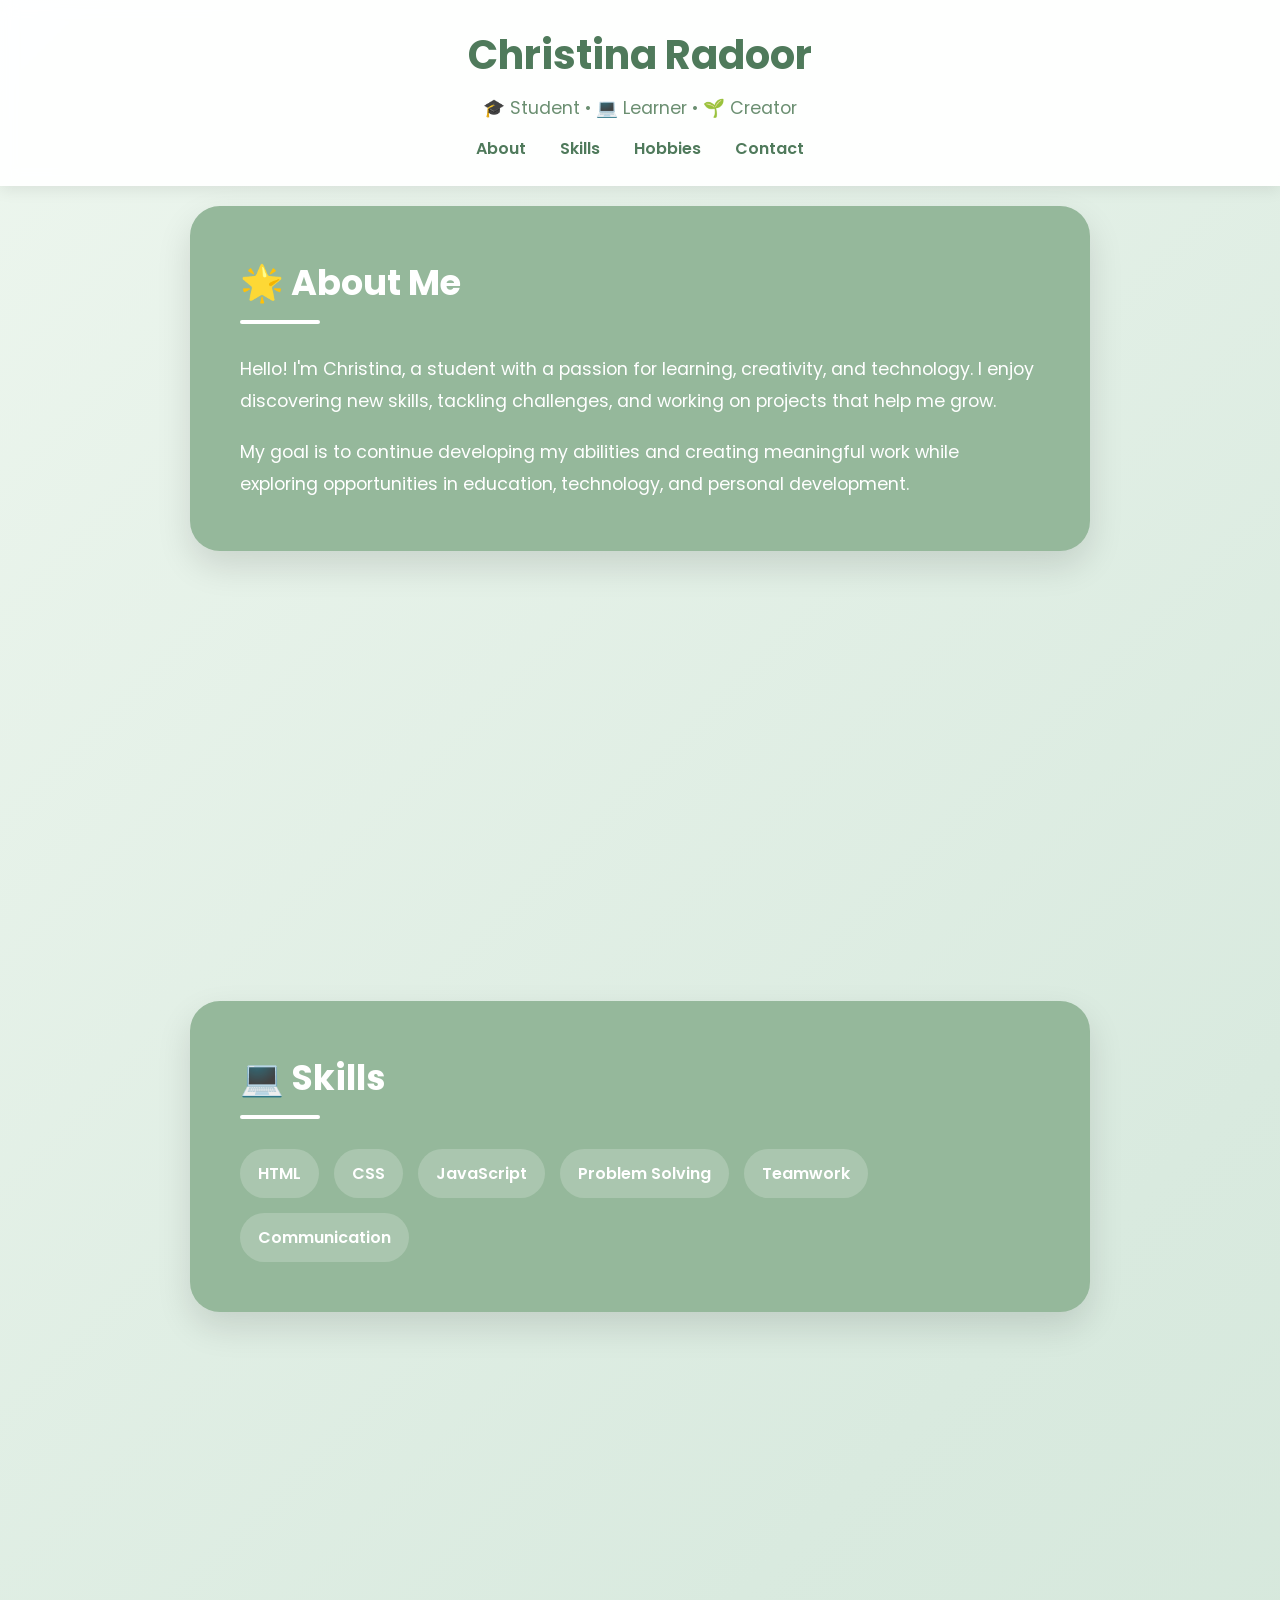
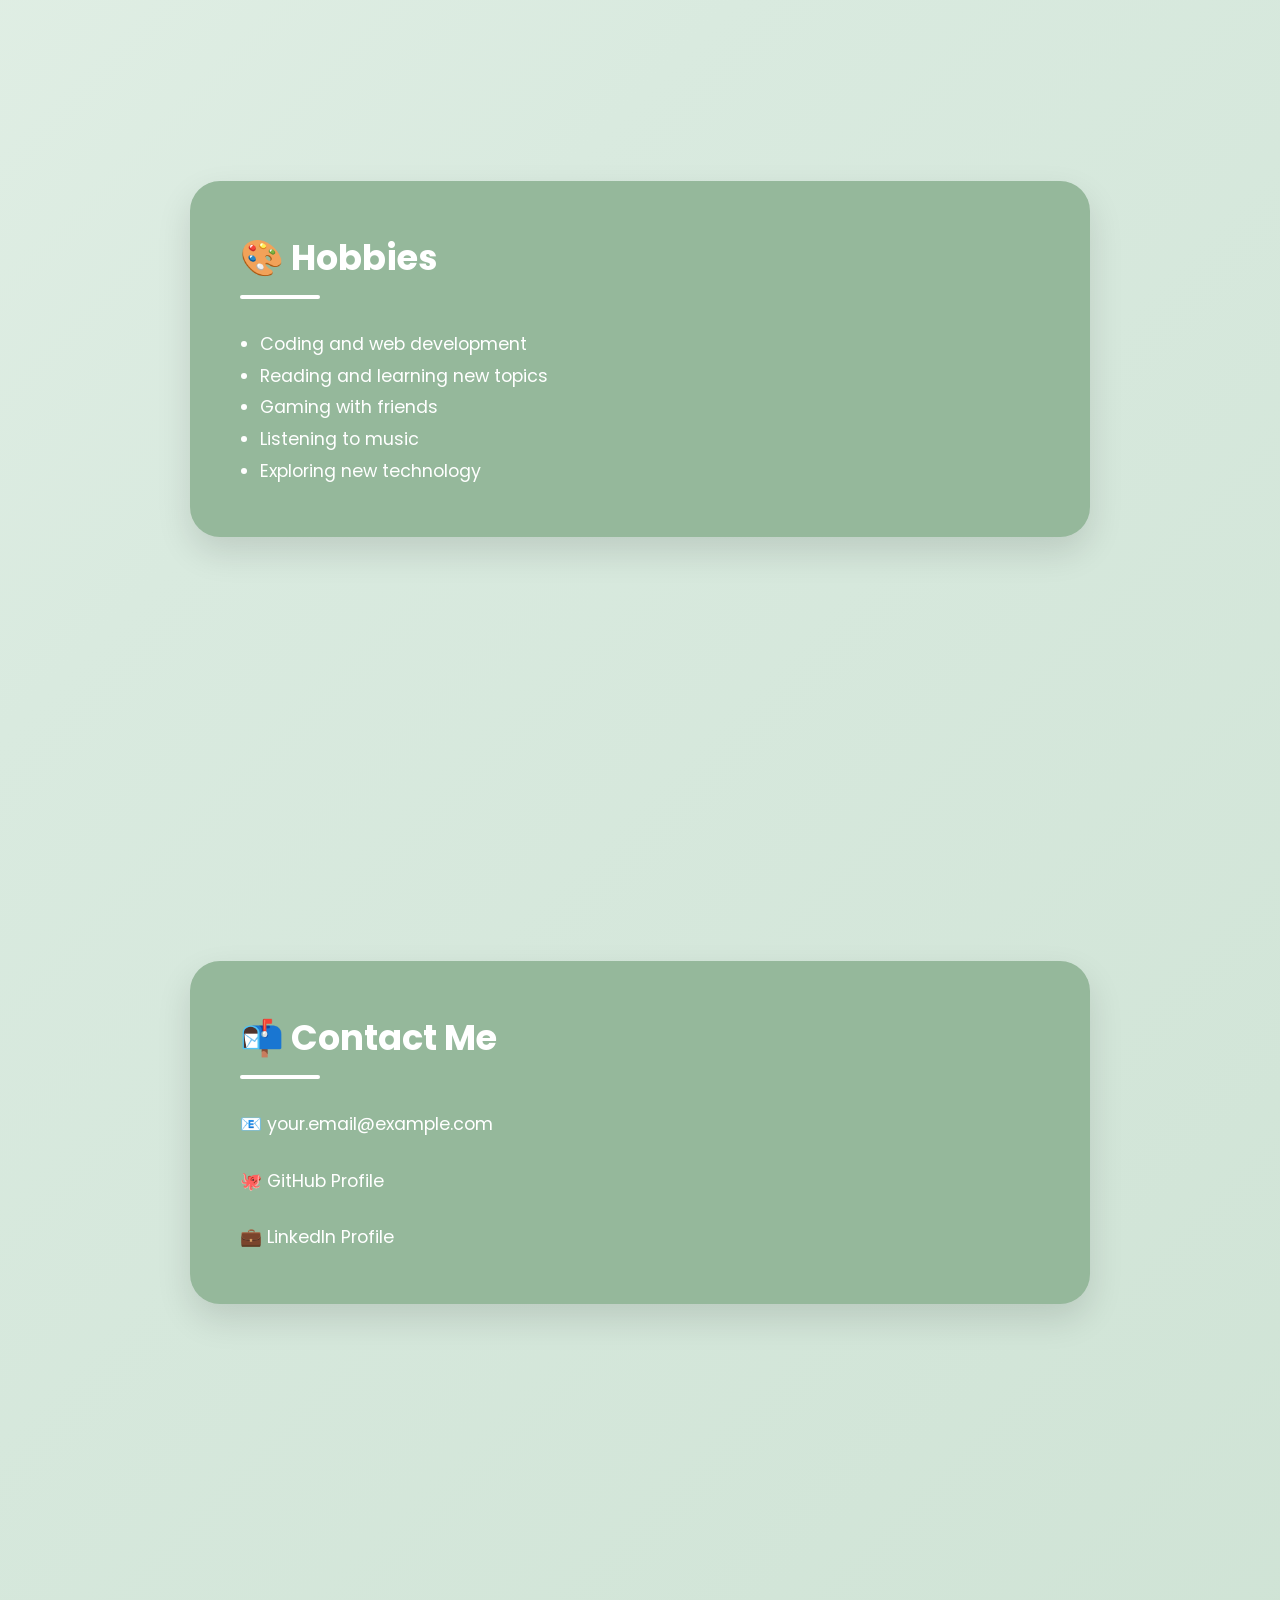
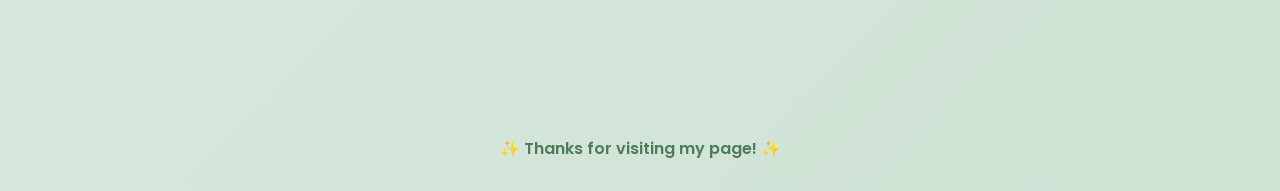
==== commit d706fd85: "grid placement the placement of the grids were adjusted so the whole card was visible" ====
--- a/docs/index.html
+++ b/docs/index.html
@@ -7,15 +7,23 @@
 
     <link rel="preconnect" href="https://fonts.googleapis.com">
     <link rel="preconnect" href="https://fonts.gstatic.com" crossorigin>
-    <link href="https://fonts.googleapis.com/css2?family=Poppins:wght@300;400;600;700&display=swap" rel="stylesheet">
+
+    <link
+        href="https://fonts.googleapis.com/css2?family=Poppins:wght@300;400;600;700&display=swap"
+        rel="stylesheet"
+    >
 
     <link rel="stylesheet" href="style.css">
 </head>
+
 <body>
 
     <header>
         <h1>Christina Radoor</h1>
-        <p class="subtitle">🎓 Student • 💻 Learner • 🌱 Creator</p>
+
+        <p class="subtitle">
+            🎓 Student • 💻 Learner • 🌱 Creator
+        </p>
 
         <nav>
             <a href="#about">About</a>
@@ -82,7 +90,12 @@
             <div class="card">
                 <h2>📬 Contact Me</h2>
 
-                <p>📧 your.email@example.com</p>
+                <p>
+                    📧
+                    <a href="mailto:your.email@example.com">
+                        your.email@example.com
+                    </a>
+                </p>
 
                 <br>
 
--- a/docs/style.css
+++ b/docs/style.css
@@ -25,7 +25,7 @@
 header {
     background: rgba(255, 255, 255, 0.95);
     text-align: center;
-    padding: 40px 20px;
+    padding: 25px 20px;
     position: sticky;
     top: 0;
     z-index: 100;
@@ -35,7 +35,7 @@
 
 header h1 {
     color: #4f7a5b;
-    font-size: 3rem;
+    font-size: 2.5rem;
     margin-bottom: 10px;
 }
 
@@ -62,13 +62,28 @@
     color: #2f5238;
 }
 
+/* Main Container */
+.container {
+    width: 100%;
+}
+
+/* Prevent sticky header from covering section titles */
+section {
+    scroll-margin-top: 140px;
+}
+
 /* Sections */
 .section {
-    min-height: 100vh;
+    min-height: calc(100vh - 120px);
     display: flex;
     justify-content: center;
-    align-items: center;
-    padding: 60px 20px;
+    align-items: flex-start;
+    padding: 35px 20px 45px;
+}
+
+/* First section sits closer to header */
+#about {
+    padding-top: 20px;
 }
 
 /* Cards */
@@ -77,16 +92,12 @@
     max-width: 900px;
     padding: 50px;
     border-radius: 30px;
-
     background: #95b89b;
-
     color: white;
-
     box-shadow: 0 15px 35px rgba(0, 0, 0, 0.12);
-
     transition: all 0.3s ease;
-
     animation: fadeUp 0.8s ease;
+    margin: 0 auto;
 }
 
 .card:hover {
@@ -112,6 +123,7 @@
     border-radius: 20px;
 }
 
+/* Text */
 .card p,
 .card li {
     color: white;
@@ -150,8 +162,7 @@
     padding-left: 20px;
 }
 
-/* Contact */
-.contact a,
+/* Links inside cards */
 .card a {
     color: white;
     text-decoration: none;
@@ -182,17 +193,55 @@
     }
 }
 
-/* Mobile */
+/* Tablet */
 @media (max-width: 768px) {
     header h1 {
         font-size: 2.2rem;
     }
 
+    section {
+        scroll-margin-top: 120px;
+    }
+
+    .section {
+        min-height: auto;
+        padding: 25px 15px 35px;
+    }
+
+    #about {
+        padding-top: 15px;
+    }
+
     .card {
+        width: 95%;
         padding: 35px;
     }
 
     .card h2 {
         font-size: 1.8rem;
     }
+}
+
+/* Small phones */
+@media (max-width: 480px) {
+    section {
+        scroll-margin-top: 110px;
+    }
+
+    .section {
+        padding: 20px 12px 30px;
+    }
+
+    .card {
+        padding: 28px;
+    }
+
+    header {
+        padding: 25px 15px;
+    }
+
+    nav a {
+        display: inline-block;
+        margin: 5px 8px;
+    }
 }
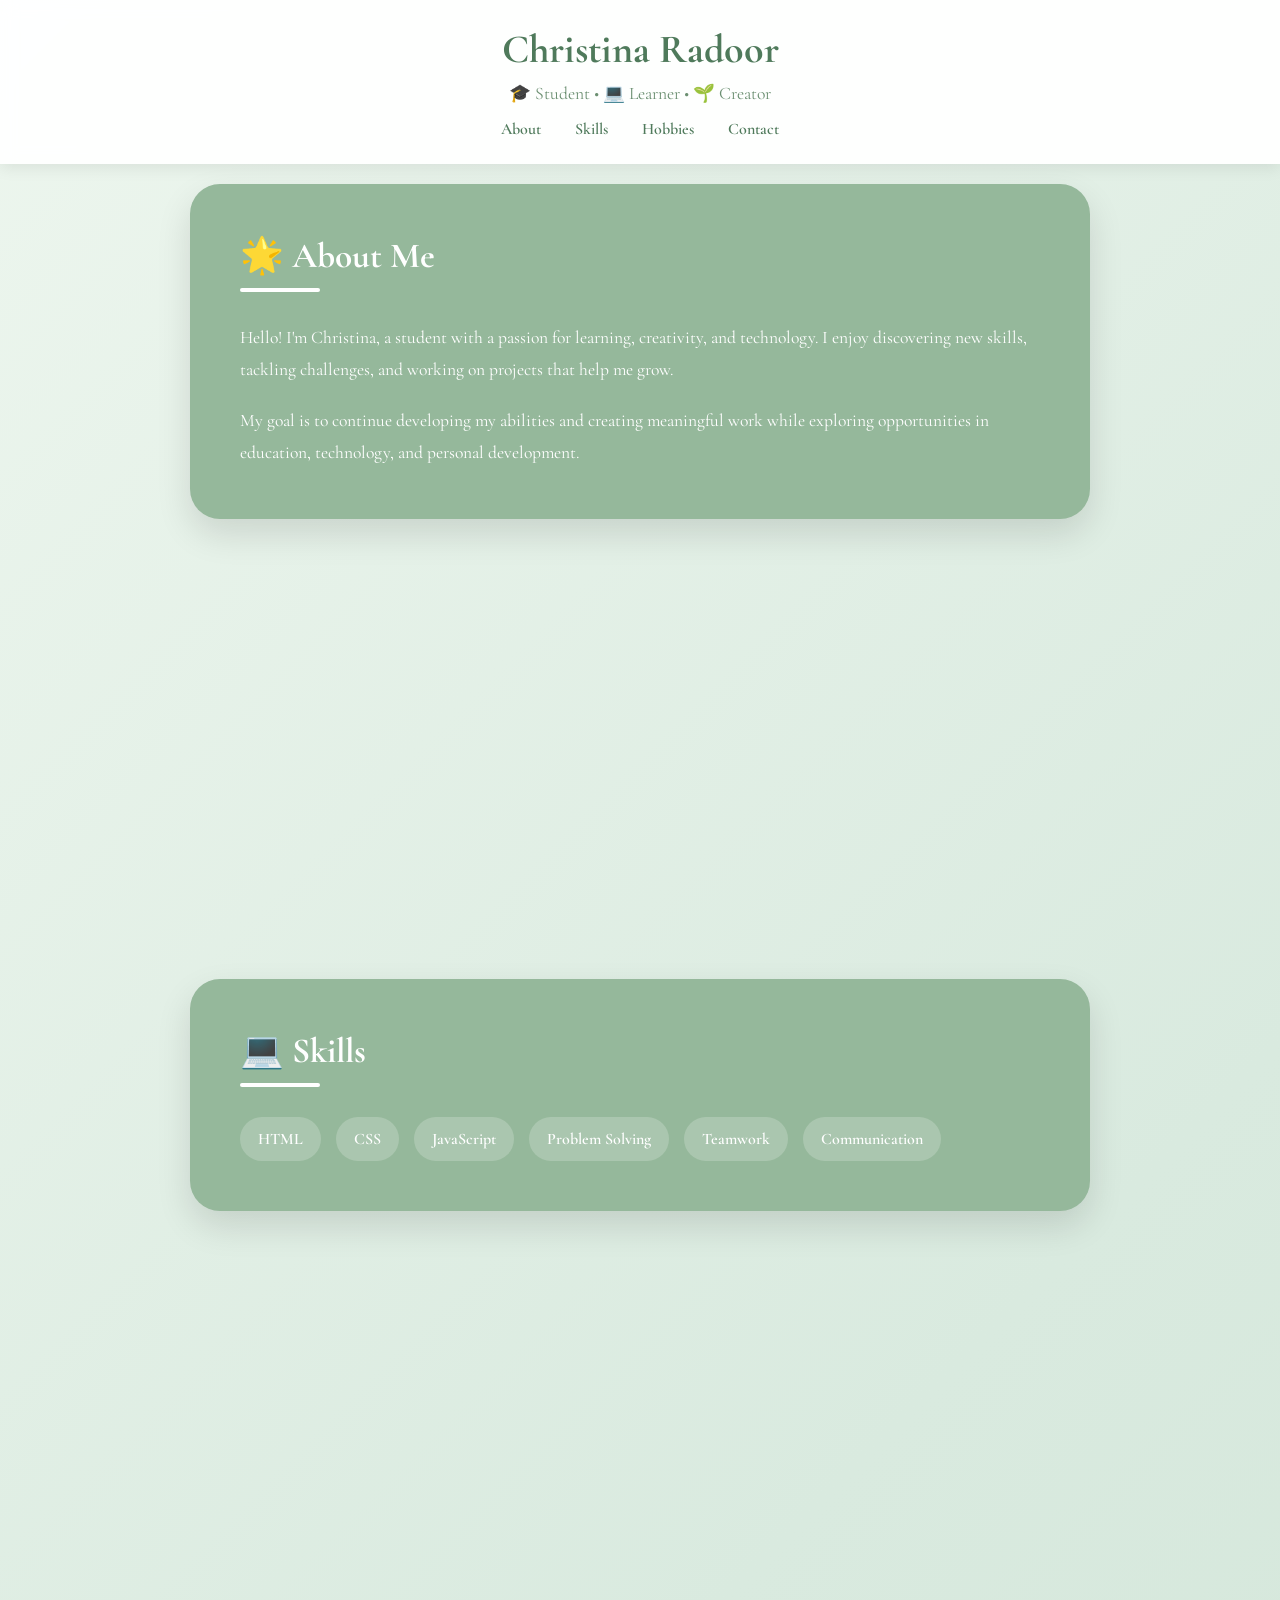
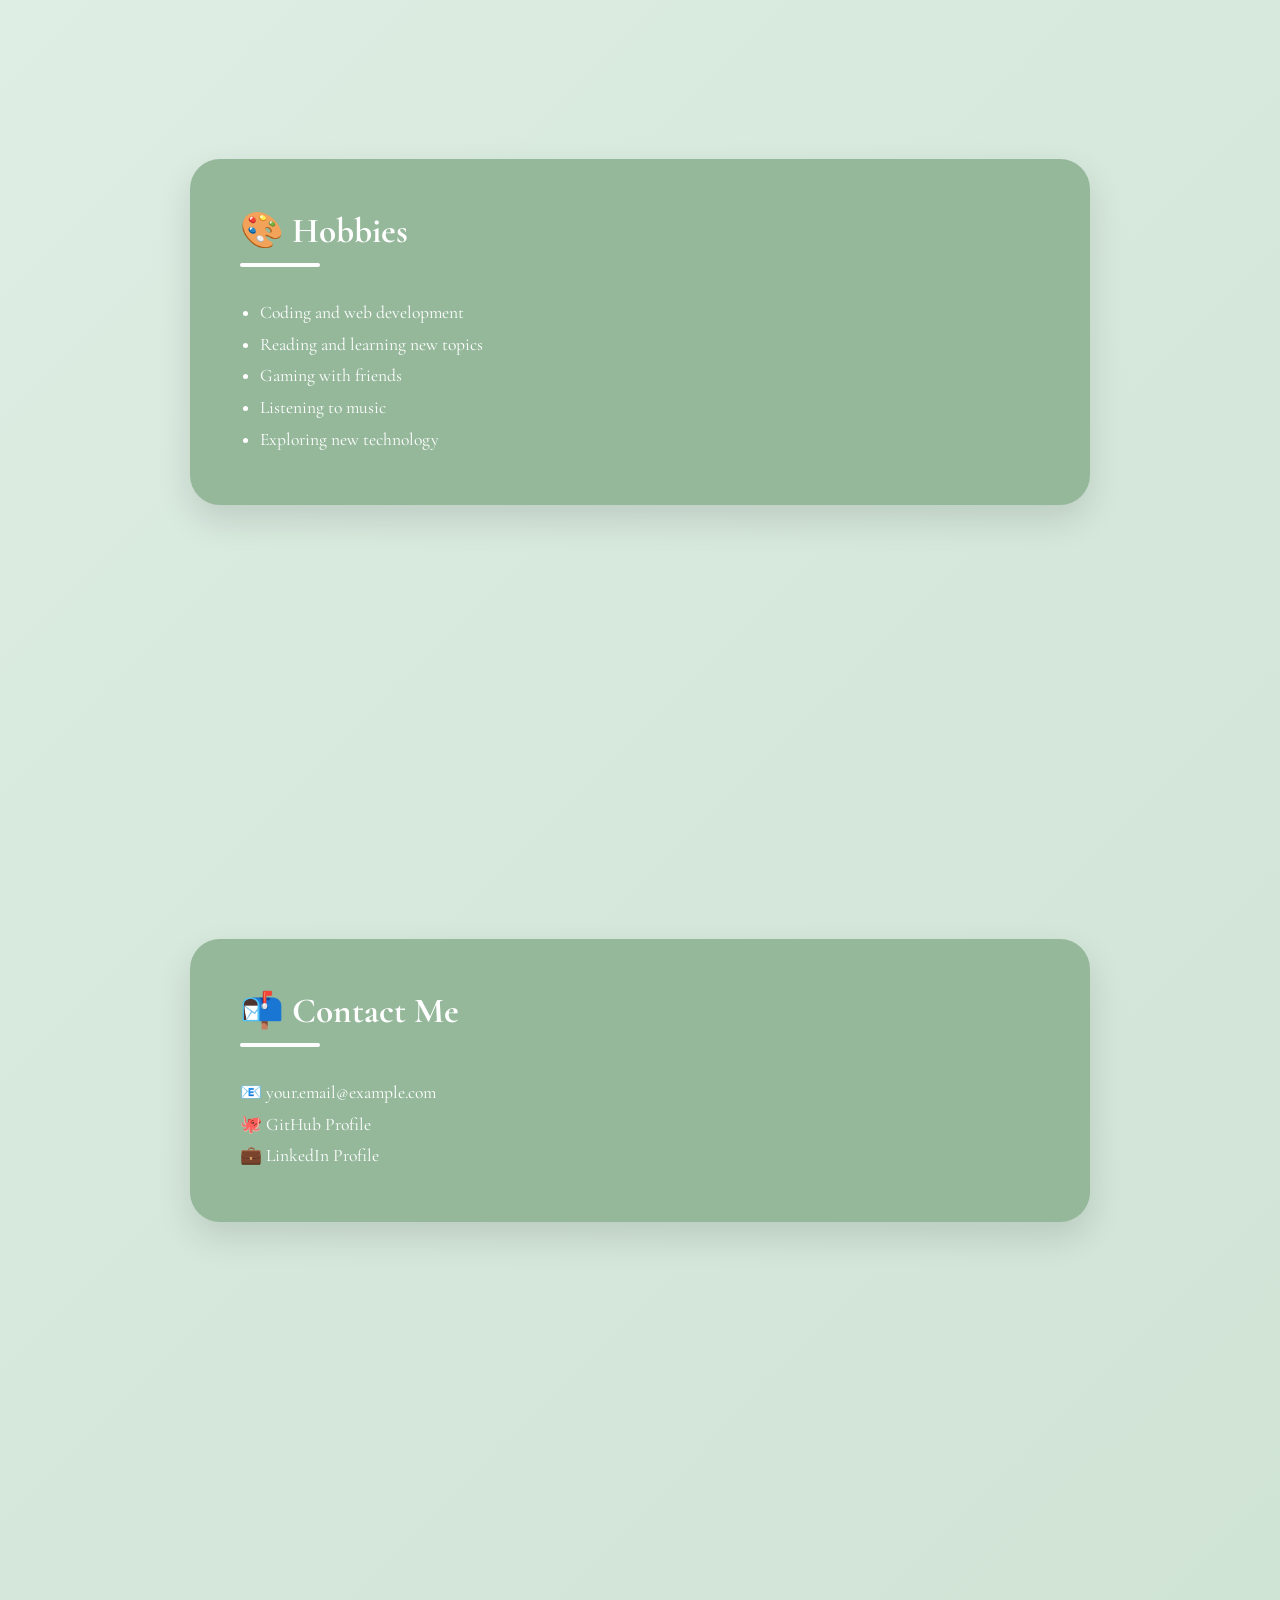
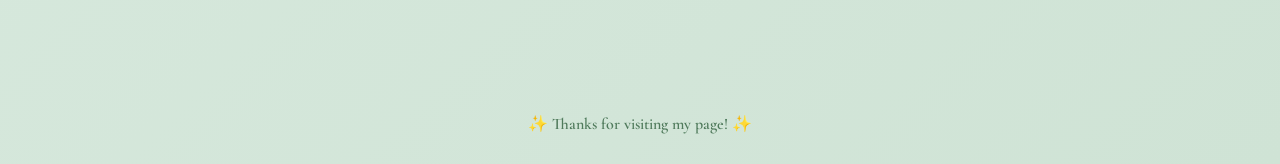
==== commit ad33d2f4: "font changed the fontfamily" ====
--- a/docs/index.html
+++ b/docs/index.html
@@ -9,9 +9,10 @@
     <link rel="preconnect" href="https://fonts.gstatic.com" crossorigin>
 
     <link
-        href="https://fonts.googleapis.com/css2?family=Poppins:wght@300;400;600;700&display=swap"
+        href="https://fonts.googleapis.com/css2?family=Cormorant+Garamond:wght@300;400;500;600;700&display=swap"
         rel="stylesheet"
     >
+     
 
     <link rel="stylesheet" href="style.css">
 </head>
@@ -97,7 +98,7 @@
                     </a>
                 </p>
 
-                <br>
+            
 
                 <p>
                     🐙
@@ -106,7 +107,7 @@
                     </a>
                 </p>
 
-                <br>
+            
 
                 <p>
                     💼
--- a/docs/style.css
+++ b/docs/style.css
@@ -11,7 +11,7 @@
 
 /* Body */
 body {
-    font-family: 'Poppins', sans-serif;
+    font-family: 'Cormorant Garamond', serif;
     background: linear-gradient(
         135deg,
         #edf6ee,
